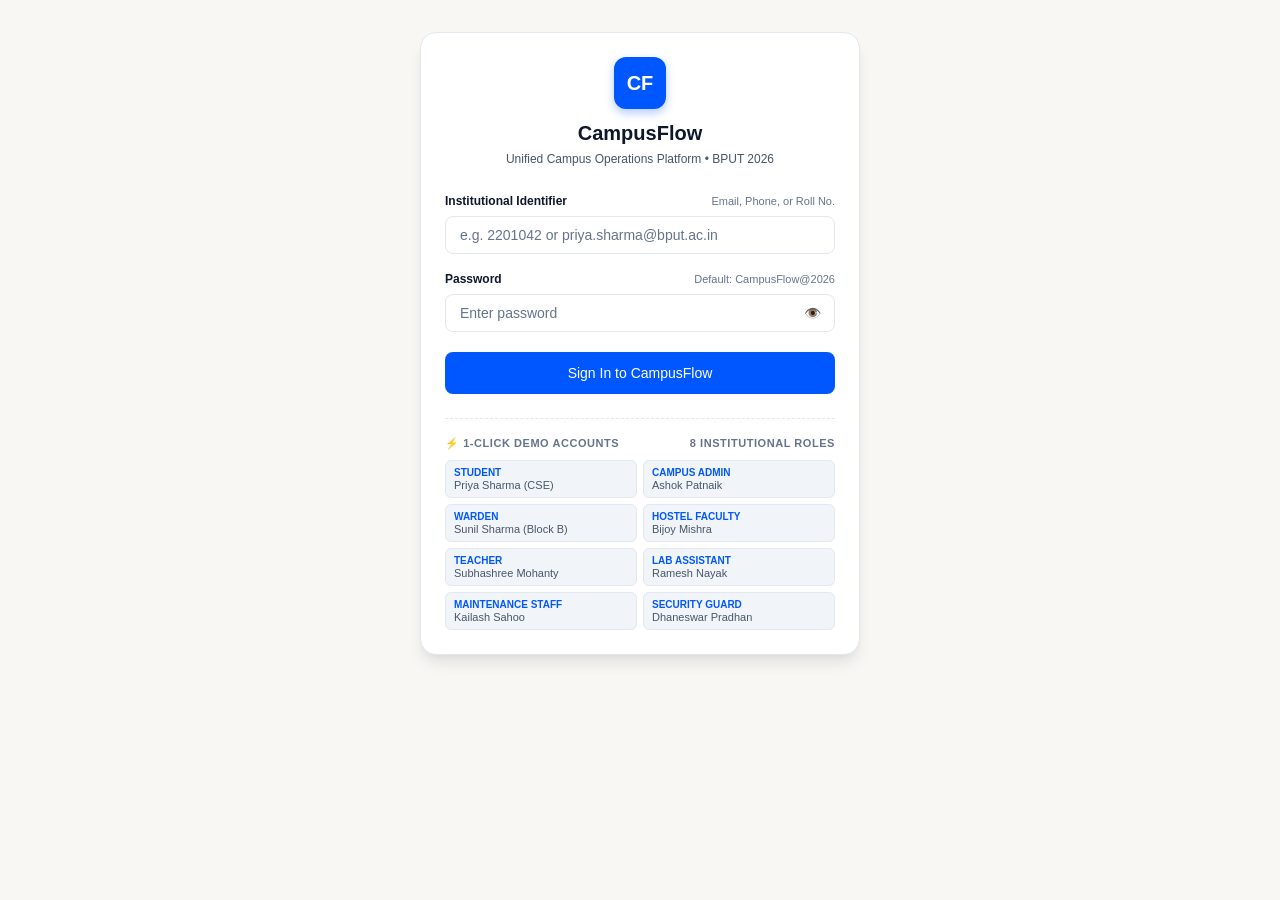
==== frontend/index.html @ 54a1ce2f "Initial commit: CampusFlow hackathon prototype (Phases 1-13 complete)" ====
<!DOCTYPE html>
<html lang="en" data-theme="light">
<head>
  <meta charset="UTF-8">
  <meta name="viewport" content="width=device-width, initial-scale=1.0, maximum-scale=5.0">
  <meta name="description" content="CampusFlow — Unified Campus Operations Platform for BPUT Hackathon 2026. Gate passes, complaints, academics, and notifications.">
  <meta name="theme-color" content="#0057FF">
  <title>CampusFlow — Operations Platform</title>

  <!-- PWA Web App Manifest -->
  <link rel="manifest" href="manifest.json">
  <link rel="icon" type="image/svg+xml" href="assets/icons/icon-192.svg">
  <link rel="apple-touch-icon" href="assets/icons/icon-192.svg">

  <!-- Core Modular CSS Architecture (Zero Framework Overhead) -->
  <link rel="stylesheet" href="css/variables.css">
  <link rel="stylesheet" href="css/themes.css">
  <link rel="stylesheet" href="css/base.css">
  <link rel="stylesheet" href="css/layout.css">
  <link rel="stylesheet" href="css/components.css">
  <link rel="stylesheet" href="css/forms.css">
  <link rel="stylesheet" href="css/tables.css">
  <link rel="stylesheet" href="css/responsive.css">
</head>
<body>
  <!-- Standalone Login View Container (Active when unauthenticated) -->
  <div id="login-view-container" style="display: none;" role="region" aria-label="Authentication"></div>

  <!-- Authenticated Unified Common Application Shell -->
  <div id="authenticated-app" class="app-shell" style="display: none;">
    <!-- 1. TOP HEADER (DESKTOP & MOBILE) -->
    <header class="app-header" role="banner">
      <div class="header-left">
        <button id="btn-hamburger" class="btn-hamburger" type="button" aria-label="Toggle navigation menu" aria-expanded="false">
          <div class="hamburger-icon" aria-hidden="true">
            <span></span>
            <span></span>
            <span></span>
          </div>
        </button>
        <a href="#dashboard" class="brand-link" aria-label="CampusFlow Dashboard">
          <div class="brand-logo-badge" aria-hidden="true">CF</div>
          <span class="brand-name">CampusFlow</span>
          <span class="brand-tag">Phase 7 Shell</span>
        </a>
      </div>

      <div class="header-right">
        <!-- Dynamic Greeting ("Good morning, Priya") -->
        <div id="header-greeting" class="greeting-chip" aria-live="polite"></div>

        <!-- Notification Bell Trigger & Live Unread Badge -->
        <div class="notification-trigger-wrap">
          <button id="btn-notification" class="btn-notification" type="button" aria-label="View notifications">
            <span aria-hidden="true">🔔</span>
            <span id="notif-badge" class="notification-badge hidden" aria-live="polite">0</span>
          </button>

          <!-- Notification Dropdown Panel -->
          <div id="notification-panel" class="notification-panel" role="dialog" aria-label="Notifications center">
            <div class="notification-panel-header">
              <span class="notification-panel-title">
                <span>🔔 Notifications</span>
              </span>
              <button id="btn-close-notifs" class="btn btn-sm btn-outline" type="button" style="padding: 2px 6px;">✕</button>
            </div>
            <div id="notif-panel-body" class="notification-panel-body" tabindex="0">
              <div class="state-container" style="padding: 20px;">
                <div class="spinner"></div>
                <div style="font-size: 12px; color: var(--text-muted);">Loading notifications...</div>
              </div>
            </div>
          </div>
        </div>

        <!-- Account Profile Chip & Dropdown -->
        <div class="account-menu-wrap">
          <div id="account-chip" class="account-chip" role="button" tabindex="0" aria-label="User account menu" aria-haspopup="true">
            <div id="account-avatar" class="account-avatar">CF</div>
            <span id="account-name" class="account-chip-name">Account</span>
            <span style="font-size: 10px; color: var(--text-muted);">▼</span>
          </div>

          <!-- Account Dropdown Panel -->
          <div id="account-dropdown" class="account-dropdown" role="menu"></div>
        </div>

        <!-- Theme Switcher Button (☀️ / 🌙) -->
        <button id="theme-toggle-btn" class="btn-theme-toggle" type="button" aria-label="Toggle theme">
          🌙
        </button>

        <!-- Quick Logout Button -->
        <button id="btn-header-logout" class="btn btn-sm btn-outline" type="button" title="Sign out of CampusFlow">
          <span>Sign Out</span>
        </button>
      </div>
    </header>

    <!-- 2. OFFLINE STATUS INDICATOR BANNER (Low-Bandwidth Resilience) -->
    <div id="offline-banner" class="offline-banner" style="display: none;" role="status">
      <span>📡</span>
      <span>Offline — Some real-time features may be unavailable. Cached application shell active.</span>
    </div>

    <!-- 3. CAMPUS & INSTITUTION NOTICE BOARD (MANDATORY: IMMEDIATELY BELOW HEADER) -->
    <aside id="notice-board-banner" class="notice-board-banner" aria-label="Campus Notice Board">
      <div id="notice-board-container" class="notice-board-container"></div>
    </aside>

    <!-- 4. APP WORKSPACE (RBAC SIDEBAR + MAIN CONTENT AREA) -->
    <div id="app-body" class="app-body">
      <!-- Mobile Drawer Backdrop Overlay -->
      <div id="sidebar-overlay" class="sidebar-overlay" aria-hidden="true"></div>

      <!-- Left RBAC Navigation Sidebar -->
      <nav id="app-sidebar" class="app-sidebar" aria-label="Institutional Navigation">
        <div class="sidebar-header">
          <span style="font-size: 11px; font-weight: 700; color: var(--text-muted); text-transform: uppercase;">Active Role</span>
          <span id="sidebar-role-badge" class="sidebar-role-badge">Student</span>
        </div>
        <div id="sidebar-nav-container" class="sidebar-nav"></div>
        <div class="sidebar-footer">
          <span>CampusFlow v1.0.0</span>
          <span>BPUT 2026</span>
        </div>
      </nav>

      <!-- Main Application Content Area -->
      <main id="app-main" class="app-main" role="main">
        <div id="app-main-content">
          <div class="state-container" style="padding: 60px 20px;">
            <div class="spinner"></div>
            <div class="state-title" style="margin-top: 12px;">Loading Workspace...</div>
          </div>
        </div>
      </main>
    </div>

    <!-- 5. APPLICATION FOOTER -->
    <footer class="app-footer" role="contentinfo">
      <div>CampusFlow Unified Operations Platform &bull; High-Cohesion Modular Monolith &bull; Low-Bandwidth Campus Architecture</div>
    </footer>
  </div>

  <!-- Global Toast Alerts Container -->
  <div id="toast-container" class="toast-container" aria-live="polite"></div>

  <!-- Deployment Backend API Configuration Hook -->
  <!-- For public hosting, set window.BACKEND_API_URL to your Render Web Service URL (e.g. "https://campusflow-backend.onrender.com") -->
  <!-- When left as empty string or unset, it automatically falls back to "http://localhost:8000" for local development -->
  <script>
    window.BACKEND_API_URL = window.BACKEND_API_URL || "";
  </script>

  <!-- Native ES Module Application Bootstrap -->
  <script type="module" src="js/app.js"></script>
</body>
</html>
---- frontend/css/variables.css ----
/* ==============================================================================
   CAMPUSFLOW MVP — DESIGN TOKENS & SYSTEM VARIABLES
   Source of Truth: CAMPUSFLOW PRD v2.1 & Design Document v1.0
   ============================================================================== */

:root {
  /* Brand Palettes (Institutional Trust, Precision Operations) */
  --primary: #0057FF;
  --primary-hover: #0045CC;
  --primary-subtle: #EBF2FF;
  --primary-text: #003DB8;
  --secondary: #0F172A;
  --secondary-hover: #1E293B;
  --accent: #10B981;
  --accent-subtle: #ECFDF5;

  /* Surfaces & Canvas (Light Theme - Porcelain & Crisp White) */
  --background: #F8F7F4;
  --surface: #FFFFFF;
  --surface-elevated: #FFFFFF;
  --surface-hover: #F1F5F9;
  --surface-active: #E2E8F0;

  /* Typography */
  --text: #0F172A;
  --text-secondary: #475569;
  --text-muted: #64748B;
  --text-inverse: #FFFFFF;

  /* Borders & Dividers */
  --border: #E2E8F0;
  --border-subtle: #EDF2F7;
  --border-focus: #0057FF;

  /* Semantic Status Tokens (Accessible & Contrasted) */
  --success: #059669;
  --success-bg: #ECFDF5;
  --success-border: #A7F3D0;
  --success-text: #065F46;

  --warning: #D97706;
  --warning-bg: #FFFBEB;
  --warning-border: #FDE68A;
  --warning-text: #92400E;

  --error: #DC2626;
  --error-bg: #FEF2F2;
  --error-border: #FECACA;
  --error-text: #991B1B;

  --info: #0284C7;
  --info-bg: #F0F9FF;
  --info-border: #BAE6FD;
  --info-text: #075985;

  /* Elevation Shadows */
  --shadow-xs: 0 1px 2px 0 rgba(15, 23, 42, 0.04);
  --shadow-sm: 0 1px 3px 0 rgba(15, 23, 42, 0.08), 0 1px 2px -1px rgba(15, 23, 42, 0.08);
  --shadow-md: 0 4px 6px -1px rgba(15, 23, 42, 0.08), 0 2px 4px -2px rgba(15, 23, 42, 0.06);
  --shadow-lg: 0 10px 15px -3px rgba(15, 23, 42, 0.1), 0 4px 6px -4px rgba(15, 23, 42, 0.06);
  --shadow-dropdown: 0 12px 24px -4px rgba(15, 23, 42, 0.12), 0 4px 8px -2px rgba(15, 23, 42, 0.06);

  /* Border Radii */
  --radius-xs: 4px;
  --radius-sm: 6px;
  --radius-md: 8px;
  --radius-lg: 12px;
  --radius-xl: 16px;
  --radius-full: 9999px;

  /* Spacing Scale (8pt grid) */
  --space-1: 4px;
  --space-2: 8px;
  --space-3: 12px;
  --space-4: 16px;
  --space-5: 20px;
  --space-6: 24px;
  --space-8: 32px;
  --space-10: 40px;
  --space-12: 48px;

  /* Typography Stack (Zero-latency native system font) */
  --font-family-base: -apple-system, BlinkMacSystemFont, "Segoe UI", Roboto, "Helvetica Neue", Arial, sans-serif, "Apple Color Emoji", "Segoe UI Emoji";
  --font-family-mono: ui-monospace, SFMono-Regular, "SF Mono", Menlo, Consolas, "Liberation Mono", monospace;

  /* Font Sizes */
  --text-xs: 0.75rem;    /* 12px */
  --text-sm: 0.875rem;   /* 14px */
  --text-base: 1rem;     /* 16px */
  --text-lg: 1.125rem;   /* 18px */
  --text-xl: 1.25rem;    /* 20px */
  --text-2xl: 1.5rem;    /* 24px */
  --text-3xl: 1.875rem;  /* 30px */

  /* Font Weights */
  --font-normal: 400;
  --font-medium: 500;
  --font-semibold: 600;
  --font-bold: 700;

  /* Layout Constraints */
  --header-height: 64px;
  --sidebar-width: 250px;
  --sidebar-collapsed-width: 72px;
  --content-max-width: 1200px;
  --z-header: 100;
  --z-notice: 90;
  --z-sidebar: 80;
  --z-overlay: 200;
  --z-modal: 300;
  --z-toast: 400;

  /* Transitions */
  --transition-fast: 0.15s ease;
  --transition-normal: 0.25s ease;
}
---- frontend/css/themes.css ----
/* ==============================================================================
   CAMPUSFLOW MVP — THEMES (LIGHT, DARK, PREFERS-CONTRAST)
   ============================================================================== */

/* Dark Theme (Graphite Canvas, Deep Slate Surfaces) */
[data-theme="dark"] {
  --primary: #3B82F6;
  --primary-hover: #60A5FA;
  --primary-subtle: #1E293B;
  --primary-text: #93C5FD;
  --secondary: #F8FAFC;
  --secondary-hover: #E2E8F0;
  --accent: #34D399;
  --accent-subtle: #064E3B;

  --background: #0B0F19;
  --surface: #151D2E;
  --surface-elevated: #1B2438;
  --surface-hover: #222D46;
  --surface-active: #2C3955;

  --text: #F8FAFC;
  --text-secondary: #CBD5E1;
  --text-muted: #94A3B8;
  --text-inverse: #0F172A;

  --border: #2A364F;
  --border-subtle: #1E283D;
  --border-focus: #3B82F6;

  --success: #10B981;
  --success-bg: #064E3B;
  --success-border: #047857;
  --success-text: #A7F3D0;

  --warning: #F59E0B;
  --warning-bg: #451A03;
  --warning-border: #B45309;
  --warning-text: #FDE68A;

  --error: #EF4444;
  --error-bg: #450A0A;
  --error-border: #B91C1C;
  --error-text: #FECACA;

  --info: #38BDF8;
  --info-bg: #082F49;
  --info-border: #0369A1;
  --info-text: #BAE6FD;

  --shadow-xs: 0 1px 2px 0 rgba(0, 0, 0, 0.4);
  --shadow-sm: 0 1px 3px 0 rgba(0, 0, 0, 0.5);
  --shadow-md: 0 4px 6px -1px rgba(0, 0, 0, 0.6);
  --shadow-lg: 0 10px 15px -3px rgba(0, 0, 0, 0.7);
  --shadow-dropdown: 0 16px 28px -4px rgba(0, 0, 0, 0.75);
}

/* Reduced Motion Support */
@media (prefers-reduced-motion: reduce) {
  *, *::before, *::after {
    animation-duration: 0.01ms !important;
    animation-iteration-count: 1 !important;
    transition-duration: 0.01ms !important;
    scroll-behavior: auto !important;
  }
}

/* High Contrast Mode Adjustments */
@media (prefers-contrast: more) {
  :root {
    --border: #64748B;
    --border-subtle: #94A3B8;
  }
  [data-theme="dark"] {
    --border: #94A3B8;
    --border-subtle: #CBD5E1;
  }
}
---- frontend/css/base.css ----
/* ==============================================================================
   CAMPUSFLOW MVP — BASE STYLES & RESET
   ============================================================================== */

@import url("variables.css");
@import url("themes.css");

*, *::before, *::after {
  box-sizing: border-box;
  margin: 0;
  padding: 0;
}

html {
  font-size: 16px;
  line-height: 1.5;
  -webkit-text-size-adjust: 100%;
  tab-size: 4;
}

body {
  font-family: var(--font-family-base);
  background-color: var(--background);
  color: var(--text);
  min-height: 100vh;
  display: flex;
  flex-direction: column;
  -webkit-font-smoothing: antialiased;
  -moz-osx-font-smoothing: grayscale;
  transition: background-color var(--transition-fast), color var(--transition-fast);
}

/* Accessible Focus States */
:focus-visible {
  outline: 2px solid var(--primary);
  outline-offset: 2px;
}

button:focus-visible, a:focus-visible, input:focus-visible, select:focus-visible {
  outline: 2px solid var(--primary);
  outline-offset: 2px;
}

/* Headings */
h1, h2, h3, h4, h5, h6 {
  color: var(--text);
  font-weight: var(--font-bold);
  line-height: 1.25;
}

h1 { font-size: var(--text-2xl); }
h2 { font-size: var(--text-xl); }
h3 { font-size: var(--text-lg); }
h4 { font-size: var(--text-base); }

p {
  color: var(--text-secondary);
  margin-bottom: var(--space-2);
}

a {
  color: var(--primary);
  text-decoration: none;
  transition: color var(--transition-fast);
}

a:hover {
  color: var(--primary-hover);
  text-decoration: underline;
}

button {
  font-family: inherit;
  font-size: var(--text-sm);
  cursor: pointer;
  border: none;
  background: none;
}

ul, ol {
  list-style: none;
}

img, svg {
  display: block;
  max-width: 100%;
}

code, pre {
  font-family: var(--font-family-mono);
  font-size: var(--text-xs);
}

/* Utility classes */
.sr-only {
  position: absolute;
  width: 1px;
  height: 1px;
  padding: 0;
  margin: -1px;
  overflow: hidden;
  clip: rect(0, 0, 0, 0);
  white-space: nowrap;
  border-width: 0;
}

.text-center { text-align: center; }
.text-right { text-align: right; }
.text-muted { color: var(--text-muted); }
.text-bold { font-weight: var(--font-bold); }
.flex-spacer { flex: 1; }
---- frontend/css/layout.css ----
/* ==============================================================================
   CAMPUSFLOW MVP — COMMON SHELL LAYOUT
   Desktop & Mobile Grid/Flex Hierarchy
   ============================================================================== */

/* Master Application Shell Container */
.app-shell {
  display: flex;
  flex-direction: column;
  min-height: 100vh;
  width: 100%;
}

/* --------------------------------------------------------------------------
   1. TOP APPLICATION HEADER
   -------------------------------------------------------------------------- */
.app-header {
  height: var(--header-height);
  background-color: var(--surface);
  border-bottom: 1px solid var(--border);
  position: sticky;
  top: 0;
  z-index: var(--z-header);
  display: flex;
  align-items: center;
  justify-content: space-between;
  padding: 0 var(--space-4);
  box-shadow: var(--shadow-xs);
  transition: background-color var(--transition-fast), border-color var(--transition-fast);
}

.header-left {
  display: flex;
  align-items: center;
  gap: var(--space-3);
}

.header-right {
  display: flex;
  align-items: center;
  gap: var(--space-3);
}

/* Hamburger Toggle Button */
.btn-hamburger {
  display: inline-flex;
  align-items: center;
  justify-content: center;
  width: 40px;
  height: 40px;
  border-radius: var(--radius-md);
  color: var(--text);
  background: transparent;
  border: 1px solid transparent;
  transition: background-color var(--transition-fast);
}

.btn-hamburger:hover {
  background-color: var(--surface-hover);
}

.hamburger-icon {
  width: 20px;
  height: 20px;
  display: flex;
  flex-direction: column;
  justify-content: space-around;
}

.hamburger-icon span {
  display: block;
  height: 2px;
  width: 100%;
  background-color: var(--text);
  border-radius: var(--radius-full);
  transition: transform var(--transition-fast);
}

/* CampusFlow Brand Branding */
.brand-link {
  display: flex;
  align-items: center;
  gap: var(--space-2);
  text-decoration: none;
  color: var(--text);
}

.brand-link:hover {
  text-decoration: none;
}

.brand-logo-badge {
  width: 34px;
  height: 34px;
  border-radius: var(--radius-md);
  background: var(--primary);
  color: #FFFFFF;
  font-weight: var(--font-bold);
  font-size: var(--text-sm);
  display: flex;
  align-items: center;
  justify-content: center;
  box-shadow: 0 2px 4px rgba(0, 87, 255, 0.25);
}

.brand-name {
  font-size: var(--text-lg);
  font-weight: var(--font-bold);
  letter-spacing: -0.02em;
  color: var(--text);
}

.brand-tag {
  font-size: var(--text-xs);
  padding: 2px 6px;
  background-color: var(--primary-subtle);
  color: var(--primary-text);
  border-radius: var(--radius-full);
  font-weight: var(--font-semibold);
  margin-left: var(--space-1);
}

/* Dynamic Greeting Chip */
.greeting-chip {
  display: flex;
  align-items: center;
  gap: var(--space-2);
  font-size: var(--text-sm);
  color: var(--text-secondary);
  padding: var(--space-1) var(--space-2);
  border-radius: var(--radius-md);
}

.greeting-name {
  font-weight: var(--font-semibold);
  color: var(--text);
}

/* --------------------------------------------------------------------------
   2. INSTITUTION & CAMPUS NOTICE BOARD (MANDATORY: IMMEDIATELY BELOW HEADER)
   -------------------------------------------------------------------------- */
.notice-board-banner {
  background-color: var(--surface-elevated);
  border-bottom: 1px solid var(--border);
  padding: var(--space-2) var(--space-4);
  position: relative;
  z-index: var(--z-notice);
  box-shadow: var(--shadow-xs);
  transition: all var(--transition-fast);
}

.notice-board-container {
  max-width: var(--content-max-width);
  margin: 0 auto;
}

.notice-board-header {
  display: flex;
  align-items: center;
  justify-content: space-between;
  gap: var(--space-2);
}

.notice-board-title-group {
  display: flex;
  align-items: center;
  gap: var(--space-2);
  font-size: var(--text-sm);
  font-weight: var(--font-semibold);
  color: var(--text);
}

.notice-board-badge {
  display: inline-flex;
  align-items: center;
  gap: 4px;
  padding: 2px 8px;
  background-color: var(--warning-bg);
  border: 1px solid var(--warning-border);
  color: var(--warning-text);
  border-radius: var(--radius-full);
  font-size: var(--text-xs);
  font-weight: var(--font-bold);
}

.notice-board-controls {
  display: flex;
  align-items: center;
  gap: var(--space-2);
}

.btn-notice-toggle {
  background: transparent;
  color: var(--text-muted);
  font-size: var(--text-xs);
  padding: 4px 8px;
  border-radius: var(--radius-sm);
  display: inline-flex;
  align-items: center;
  gap: 4px;
  transition: all var(--transition-fast);
}

.btn-notice-toggle:hover {
  background-color: var(--surface-hover);
  color: var(--text);
}

.notice-carousel {
  margin-top: var(--space-2);
  display: flex;
  flex-direction: column;
  gap: var(--space-2);
}

.notice-item {
  display: flex;
  align-items: flex-start;
  justify-content: space-between;
  gap: var(--space-3);
  padding: var(--space-2) var(--space-3);
  background-color: var(--surface-hover);
  border: 1px solid var(--border);
  border-left: 3px solid var(--primary);
  border-radius: var(--radius-sm);
  font-size: var(--text-xs);
}

.notice-item.urgent {
  border-left-color: var(--error);
  background-color: var(--error-bg);
}

.notice-item.cancelled {
  border-left-color: var(--error);
}

.notice-item.room_changed, .notice-item.rescheduled {
  border-left-color: var(--warning);
}

.notice-content {
  flex: 1;
}

.notice-title {
  font-weight: var(--font-bold);
  color: var(--text);
  display: flex;
  align-items: center;
  gap: var(--space-2);
}

.notice-details {
  color: var(--text-secondary);
  margin-top: 2px;
}

.notice-meta {
  display: flex;
  align-items: center;
  gap: var(--space-2);
  white-space: nowrap;
  color: var(--text-muted);
  font-size: var(--text-xs);
}

/* --------------------------------------------------------------------------
   3. OFFLINE STATUS BANNER
   -------------------------------------------------------------------------- */
.offline-banner {
  background-color: #FEF3C7;
  color: #92400E;
  border-bottom: 1px solid #FCD34D;
  padding: var(--space-2) var(--space-4);
  font-size: var(--text-xs);
  font-weight: var(--font-medium);
  display: flex;
  align-items: center;
  justify-content: center;
  gap: var(--space-2);
  z-index: var(--z-notice);
}

[data-theme="dark"] .offline-banner {
  background-color: #78350F;
  color: #FEF3C7;
  border-color: #92400E;
}

/* --------------------------------------------------------------------------
   4. MAIN WORKSPACE WITH SIDEBAR & CONTENT VIEW
   -------------------------------------------------------------------------- */
.app-body {
  display: flex;
  flex: 1;
  position: relative;
  overflow: hidden;
}

/* Sidebar Navigation */
.app-sidebar {
  width: var(--sidebar-width);
  background-color: var(--surface);
  border-right: 1px solid var(--border);
  display: flex;
  flex-direction: column;
  transition: transform var(--transition-normal), width var(--transition-normal);
  z-index: var(--z-sidebar);
  flex-shrink: 0;
}

.sidebar-header {
  padding: var(--space-3) var(--space-4);
  border-bottom: 1px solid var(--border-subtle);
  display: flex;
  align-items: center;
  justify-content: space-between;
}

.sidebar-role-badge {
  font-size: var(--text-xs);
  font-weight: var(--font-semibold);
  padding: 3px 8px;
  border-radius: var(--radius-sm);
  background-color: var(--primary-subtle);
  color: var(--primary-text);
  display: inline-flex;
  align-items: center;
  gap: 4px;
}

.sidebar-nav {
  flex: 1;
  padding: var(--space-3) var(--space-2);
  overflow-y: auto;
}

.nav-section-title {
  font-size: 0.7rem;
  font-weight: var(--font-bold);
  text-transform: uppercase;
  letter-spacing: 0.05em;
  color: var(--text-muted);
  padding: var(--space-2) var(--space-3);
  margin-top: var(--space-2);
}

.nav-list {
  display: flex;
  flex-direction: column;
  gap: 2px;
}

.nav-link {
  display: flex;
  align-items: center;
  gap: var(--space-3);
  padding: var(--space-2) var(--space-3);
  border-radius: var(--radius-md);
  color: var(--text-secondary);
  font-size: var(--text-sm);
  font-weight: var(--font-medium);
  transition: background-color var(--transition-fast), color var(--transition-fast);
  text-decoration: none;
}

.nav-link:hover {
  background-color: var(--surface-hover);
  color: var(--text);
  text-decoration: none;
}

.nav-link.active {
  background-color: var(--primary-subtle);
  color: var(--primary);
  font-weight: var(--font-semibold);
}

.nav-link-icon {
  font-size: 1.1rem;
  width: 20px;
  display: inline-flex;
  align-items: center;
  justify-content: center;
}

.nav-link-badge {
  margin-left: auto;
  font-size: var(--text-xs);
  padding: 1px 6px;
  border-radius: var(--radius-full);
  background-color: var(--border);
  color: var(--text-secondary);
}

.nav-link.active .nav-link-badge {
  background-color: var(--primary);
  color: #FFFFFF;
}

.sidebar-footer {
  padding: var(--space-3) var(--space-4);
  border-top: 1px solid var(--border-subtle);
  font-size: var(--text-xs);
  color: var(--text-muted);
  display: flex;
  align-items: center;
  justify-content: space-between;
}

/* Sidebar Mobile Overlay */
.sidebar-overlay {
  display: none;
  position: fixed;
  top: 0;
  left: 0;
  right: 0;
  bottom: 0;
  background-color: rgba(15, 23, 42, 0.45);
  backdrop-filter: blur(2px);
  z-index: calc(var(--z-sidebar) - 1);
}

.sidebar-overlay.active {
  display: block;
}

/* Main Content Workspace */
.app-main {
  flex: 1;
  padding: var(--space-5);
  overflow-y: auto;
  max-width: var(--content-max-width);
  margin: 0 auto;
  width: 100%;
}

/* Application Footer */
.app-footer {
  padding: var(--space-4);
  text-align: center;
  font-size: var(--text-xs);
  color: var(--text-muted);
  border-top: 1px solid var(--border);
  background-color: var(--surface);
  margin-top: auto;
}
---- frontend/css/components.css ----
/* ==============================================================================
   CAMPUSFLOW MVP — CORE REUSABLE UI COMPONENTS
   ============================================================================== */

/* --------------------------------------------------------------------------
   1. BUTTONS
   -------------------------------------------------------------------------- */
.btn {
  display: inline-flex;
  align-items: center;
  justify-content: center;
  gap: var(--space-2);
  padding: 8px 16px;
  font-size: var(--text-sm);
  font-weight: var(--font-medium);
  border-radius: var(--radius-md);
  border: 1px solid transparent;
  cursor: pointer;
  transition: all var(--transition-fast);
  white-space: nowrap;
  user-select: none;
}

.btn:active {
  transform: scale(0.98);
}

.btn:disabled {
  opacity: 0.6;
  cursor: not-allowed;
  transform: none;
}

.btn-primary {
  background-color: var(--primary);
  color: #FFFFFF;
}

.btn-primary:hover:not(:disabled) {
  background-color: var(--primary-hover);
  color: #FFFFFF;
}

.btn-secondary {
  background-color: var(--surface);
  border-color: var(--border);
  color: var(--text);
}

.btn-secondary:hover:not(:disabled) {
  background-color: var(--surface-hover);
  border-color: var(--text-muted);
}

.btn-outline {
  background: transparent;
  border-color: var(--border);
  color: var(--text-secondary);
}

.btn-outline:hover:not(:disabled) {
  background-color: var(--surface-hover);
  color: var(--text);
}

.btn-danger {
  background-color: var(--error);
  color: #FFFFFF;
}

.btn-danger:hover:not(:disabled) {
  background-color: #B91C1C;
}

.btn-sm {
  padding: 4px 10px;
  font-size: var(--text-xs);
}

.btn-icon {
  width: 36px;
  height: 36px;
  padding: 0;
  border-radius: var(--radius-md);
  display: inline-flex;
  align-items: center;
  justify-content: center;
  color: var(--text-secondary);
}

.btn-icon:hover {
  background-color: var(--surface-hover);
  color: var(--text);
}

/* --------------------------------------------------------------------------
   2. NOTIFICATION BELL & DROPDOWN PANEL
   -------------------------------------------------------------------------- */
.notification-trigger-wrap {
  position: relative;
}

.btn-notification {
  position: relative;
  width: 38px;
  height: 38px;
  border-radius: var(--radius-md);
  border: 1px solid var(--border);
  background-color: var(--surface);
  color: var(--text-secondary);
  display: inline-flex;
  align-items: center;
  justify-content: center;
  cursor: pointer;
  transition: all var(--transition-fast);
}

.btn-notification:hover {
  background-color: var(--surface-hover);
  color: var(--text);
}

.notification-badge {
  position: absolute;
  top: -4px;
  right: -4px;
  background-color: var(--error);
  color: #FFFFFF;
  font-size: 10px;
  font-weight: var(--font-bold);
  min-width: 18px;
  height: 18px;
  border-radius: var(--radius-full);
  display: flex;
  align-items: center;
  justify-content: center;
  padding: 0 4px;
  border: 2px solid var(--surface);
}

.notification-badge.hidden {
  display: none;
}

/* Dropdown Panel */
.notification-panel {
  position: absolute;
  top: calc(100% + 8px);
  right: 0;
  width: 360px;
  max-width: 90vw;
  background-color: var(--surface-elevated);
  border: 1px solid var(--border);
  border-radius: var(--radius-lg);
  box-shadow: var(--shadow-dropdown);
  z-index: var(--z-overlay);
  display: none;
  flex-direction: column;
  overflow: hidden;
  animation: fadeIn var(--transition-fast);
}

.notification-panel.active {
  display: flex;
}

.notification-panel-header {
  padding: var(--space-3) var(--space-4);
  border-bottom: 1px solid var(--border);
  display: flex;
  align-items: center;
  justify-content: space-between;
}

.notification-panel-title {
  font-size: var(--text-sm);
  font-weight: var(--font-bold);
  color: var(--text);
  display: flex;
  align-items: center;
  gap: var(--space-2);
}

.notification-panel-body {
  max-height: 380px;
  overflow-y: auto;
}

.notification-panel-footer {
  padding: var(--space-2) var(--space-3);
  border-top: 1px solid var(--border);
  text-align: center;
  background-color: var(--surface);
}

.notification-item {
  padding: var(--space-3) var(--space-4);
  border-bottom: 1px solid var(--border-subtle);
  display: flex;
  flex-direction: column;
  gap: 4px;
  transition: background-color var(--transition-fast);
  cursor: pointer;
  position: relative;
}

.notification-item:hover {
  background-color: var(--surface-hover);
}

.notification-item.unread {
  background-color: var(--primary-subtle);
  border-left: 3px solid var(--primary);
}

.notification-item-header {
  display: flex;
  align-items: center;
  justify-content: space-between;
  gap: var(--space-2);
}

.notification-item-title {
  font-size: var(--text-xs);
  font-weight: var(--font-bold);
  color: var(--text);
}

.notification-item-time {
  font-size: 11px;
  color: var(--text-muted);
}

.notification-item-msg {
  font-size: var(--text-xs);
  color: var(--text-secondary);
  line-height: 1.4;
}

.notification-item-actions {
  display: flex;
  align-items: center;
  justify-content: flex-end;
  margin-top: 4px;
}

.btn-mark-read {
  font-size: 11px;
  color: var(--primary);
  background: transparent;
  padding: 2px 6px;
  border-radius: var(--radius-xs);
}

.btn-mark-read:hover {
  text-decoration: underline;
}

/* --------------------------------------------------------------------------
   3. ACCOUNT MENU & PROFILE CHIP
   -------------------------------------------------------------------------- */
.account-menu-wrap {
  position: relative;
}

.account-chip {
  display: flex;
  align-items: center;
  gap: var(--space-2);
  padding: 4px 8px 4px 4px;
  border: 1px solid var(--border);
  border-radius: var(--radius-full);
  background-color: var(--surface);
  cursor: pointer;
  transition: all var(--transition-fast);
}

.account-chip:hover {
  background-color: var(--surface-hover);
  border-color: var(--text-muted);
}

.account-avatar {
  width: 28px;
  height: 28px;
  border-radius: var(--radius-full);
  background-color: var(--primary);
  color: #FFFFFF;
  font-weight: var(--font-bold);
  font-size: 11px;
  display: flex;
  align-items: center;
  justify-content: center;
}

.account-chip-name {
  font-size: var(--text-xs);
  font-weight: var(--font-semibold);
  color: var(--text);
  max-width: 110px;
  overflow: hidden;
  text-overflow: ellipsis;
  white-space: nowrap;
}

/* Account Dropdown Panel */
.account-dropdown {
  position: absolute;
  top: calc(100% + 8px);
  right: 0;
  width: 260px;
  background-color: var(--surface-elevated);
  border: 1px solid var(--border);
  border-radius: var(--radius-lg);
  box-shadow: var(--shadow-dropdown);
  z-index: var(--z-overlay);
  display: none;
  flex-direction: column;
  padding: var(--space-3);
  animation: fadeIn var(--transition-fast);
}

.account-dropdown.active {
  display: flex;
}

.account-info-header {
  padding-bottom: var(--space-2);
  border-bottom: 1px solid var(--border-subtle);
  margin-bottom: var(--space-2);
}

.account-info-name {
  font-weight: var(--font-bold);
  font-size: var(--text-sm);
  color: var(--text);
}

.account-info-email {
  font-size: var(--text-xs);
  color: var(--text-muted);
  word-break: break-all;
}

.account-info-meta {
  margin-top: 6px;
  display: flex;
  align-items: center;
  gap: 6px;
}

.account-dropdown-menu {
  display: flex;
  flex-direction: column;
  gap: 2px;
}

.account-dropdown-item {
  display: flex;
  align-items: center;
  gap: var(--space-2);
  padding: 8px var(--space-2);
  border-radius: var(--radius-md);
  font-size: var(--text-xs);
  color: var(--text-secondary);
  cursor: pointer;
  transition: all var(--transition-fast);
  text-decoration: none;
}

.account-dropdown-item:hover {
  background-color: var(--surface-hover);
  color: var(--text);
}

.account-dropdown-item.danger {
  color: var(--error);
}

.account-dropdown-item.danger:hover {
  background-color: var(--error-bg);
}

/* --------------------------------------------------------------------------
   4. THEME TOGGLE BUTTON
   -------------------------------------------------------------------------- */
.btn-theme-toggle {
  width: 38px;
  height: 38px;
  border-radius: var(--radius-md);
  border: 1px solid var(--border);
  background-color: var(--surface);
  color: var(--text-secondary);
  display: inline-flex;
  align-items: center;
  justify-content: center;
  cursor: pointer;
  font-size: 1.1rem;
  transition: all var(--transition-fast);
}

.btn-theme-toggle:hover {
  background-color: var(--surface-hover);
  color: var(--text);
}

/* --------------------------------------------------------------------------
   5. CARDS & CONTAINERS
   -------------------------------------------------------------------------- */
.card {
  background-color: var(--surface);
  border: 1px solid var(--border);
  border-radius: var(--radius-lg);
  padding: var(--space-5);
  box-shadow: var(--shadow-sm);
  display: flex;
  flex-direction: column;
  gap: var(--space-3);
  transition: all var(--transition-fast);
}

.card:hover {
  box-shadow: var(--shadow-md);
}

.card-header {
  display: flex;
  align-items: center;
  justify-content: space-between;
  border-bottom: 1px solid var(--border-subtle);
  padding-bottom: var(--space-3);
}

.card-title {
  font-size: var(--text-base);
  font-weight: var(--font-bold);
  color: var(--text);
}

.card-subtitle {
  font-size: var(--text-xs);
  color: var(--text-secondary);
  margin-top: 2px;
}

/* --------------------------------------------------------------------------
   6. SEMANTIC STATUS BADGES (Icon + Text, Not Color Alone)
   -------------------------------------------------------------------------- */
.status-badge {
  display: inline-flex;
  align-items: center;
  gap: 4px;
  padding: 3px 8px;
  border-radius: var(--radius-full);
  font-size: var(--text-xs);
  font-weight: var(--font-semibold);
  line-height: 1;
}

.status-badge.approved, .status-badge.success {
  background-color: var(--success-bg);
  border: 1px solid var(--success-border);
  color: var(--success-text);
}

.status-badge.rejected, .status-badge.error {
  background-color: var(--error-bg);
  border: 1px solid var(--error-border);
  color: var(--error-text);
}

.status-badge.pending, .status-badge.warning {
  background-color: var(--warning-bg);
  border: 1px solid var(--warning-border);
  color: var(--warning-text);
}

.status-badge.info {
  background-color: var(--info-bg);
  border: 1px solid var(--info-border);
  color: var(--info-text);
}

/* --------------------------------------------------------------------------
   7. QUICK ACTION PILLS & TILES
   -------------------------------------------------------------------------- */
.quick-actions-grid {
  display: grid;
  grid-template-columns: repeat(auto-fit, minmax(180px, 1fr));
  gap: var(--space-3);
  margin-top: var(--space-2);
}

.quick-action-card {
  background-color: var(--surface);
  border: 1px solid var(--border);
  border-radius: var(--radius-md);
  padding: var(--space-3) var(--space-4);
  display: flex;
  align-items: center;
  gap: var(--space-3);
  text-decoration: none;
  color: var(--text);
  transition: all var(--transition-fast);
  cursor: pointer;
}

.quick-action-card:hover {
  background-color: var(--surface-hover);
  border-color: var(--primary);
  transform: translateY(-2px);
  box-shadow: var(--shadow-sm);
  text-decoration: none;
}

.quick-action-icon {
  width: 40px;
  height: 40px;
  border-radius: var(--radius-md);
  background-color: var(--primary-subtle);
  color: var(--primary);
  display: flex;
  align-items: center;
  justify-content: center;
  font-size: 1.25rem;
  flex-shrink: 0;
}

.quick-action-title {
  font-size: var(--text-sm);
  font-weight: var(--font-semibold);
  color: var(--text);
}

.quick-action-desc {
  font-size: var(--text-xs);
  color: var(--text-secondary);
}

/* --------------------------------------------------------------------------
   8. REUSABLE UI STATES (Loading, Empty, Error, Placeholder)
   -------------------------------------------------------------------------- */
.state-container {
  display: flex;
  flex-direction: column;
  align-items: center;
  justify-content: center;
  padding: var(--space-8) var(--space-4);
  text-align: center;
  gap: var(--space-3);
}

.state-icon {
  font-size: 2.5rem;
  opacity: 0.8;
}

.state-title {
  font-size: var(--text-base);
  font-weight: var(--font-bold);
  color: var(--text);
}

.state-desc {
  font-size: var(--text-sm);
  color: var(--text-secondary);
  max-width: 420px;
}

/* Loading Spinner */
.spinner {
  width: 24px;
  height: 24px;
  border: 3px solid var(--border);
  border-top-color: var(--primary);
  border-radius: 50%;
  animation: spin 0.8s linear infinite;
}

@keyframes spin {
  to { transform: rotate(360deg); }
}

@keyframes fadeIn {
  from { opacity: 0; transform: translateY(-4px); }
  to { opacity: 1; transform: translateY(0); }
}

/* --------------------------------------------------------------------------
   9. TOAST NOTIFICATIONS
   -------------------------------------------------------------------------- */
.toast-container {
  position: fixed;
  bottom: var(--space-6);
  right: var(--space-6);
  z-index: var(--z-toast);
  display: flex;
  flex-direction: column;
  gap: var(--space-2);
  pointer-events: none;
}

.toast {
  pointer-events: auto;
  background-color: var(--surface-elevated);
  color: var(--text);
  border: 1px solid var(--border);
  border-left: 4px solid var(--primary);
  border-radius: var(--radius-md);
  padding: var(--space-3) var(--space-4);
  box-shadow: var(--shadow-lg);
  display: flex;
  align-items: center;
  gap: var(--space-3);
  min-width: 280px;
  max-width: 400px;
  font-size: var(--text-xs);
  animation: fadeIn var(--transition-fast);
}

.toast.success { border-left-color: var(--success); }
.toast.error { border-left-color: var(--error); }
.toast.warning { border-left-color: var(--warning); }
.toast.info { border-left-color: var(--info); }

/* --------------------------------------------------------------------------
   10. MODAL DIALOGS & DRAWERS
   -------------------------------------------------------------------------- */
.modal-backdrop {
  position: fixed;
  top: 0;
  left: 0;
  right: 0;
  bottom: 0;
  background-color: rgba(15, 23, 42, 0.55);
  backdrop-filter: blur(3px);
  z-index: var(--z-modal);
  display: flex;
  align-items: center;
  justify-content: center;
  padding: var(--space-4);
  animation: fadeIn var(--transition-fast);
}

.modal-dialog {
  background-color: var(--surface);
  border: 1px solid var(--border);
  border-radius: var(--radius-xl);
  width: 100%;
  max-width: 540px;
  max-height: 90vh;
  display: flex;
  flex-direction: column;
  box-shadow: var(--shadow-dropdown);
  overflow: hidden;
}

.modal-header {
  padding: var(--space-4) var(--space-5);
  border-bottom: 1px solid var(--border-subtle);
  display: flex;
  align-items: center;
  justify-content: space-between;
}

.modal-title {
  font-size: var(--text-base);
  font-weight: var(--font-bold);
  color: var(--text);
  display: flex;
  align-items: center;
  gap: var(--space-2);
}

.modal-body {
  padding: var(--space-5);
  overflow-y: auto;
}

.modal-footer {
  padding: var(--space-3) var(--space-5);
  border-top: 1px solid var(--border-subtle);
  background-color: var(--surface-hover);
  display: flex;
  align-items: center;
  justify-content: flex-end;
  gap: var(--space-2);
}

/* --------------------------------------------------------------------------
   11. FILTER TABS & PILLS
   -------------------------------------------------------------------------- */
.filter-tabs {
  display: flex;
  align-items: center;
  gap: 6px;
  overflow-x: auto;
  padding-bottom: 4px;
  -webkit-overflow-scrolling: touch;
}

.filter-tab {
  padding: 6px 14px;
  border-radius: var(--radius-full);
  border: 1px solid var(--border);
  background-color: var(--surface);
  font-size: var(--text-xs);
  font-weight: var(--font-medium);
  color: var(--text-secondary);
  cursor: pointer;
  white-space: nowrap;
  transition: all var(--transition-fast);
}

.filter-tab:hover {
  background-color: var(--surface-hover);
  color: var(--text);
}

.filter-tab.active {
  background-color: var(--primary);
  border-color: var(--primary);
  color: #FFFFFF;
  font-weight: var(--font-semibold);
}

/* --------------------------------------------------------------------------
   12. ONE-TIME QR PASS CARD
   -------------------------------------------------------------------------- */
.qr-pass-card {
  background: var(--surface);
  border: 2px solid var(--primary);
  border-radius: var(--radius-xl);
  padding: var(--space-6);
  display: flex;
  flex-direction: column;
  align-items: center;
  text-align: center;
  gap: var(--space-3);
  max-width: 380px;
  margin: 0 auto;
  box-shadow: var(--shadow-md);
}

.qr-code-img {
  width: 200px;
  height: 200px;
  border: 4px solid #FFFFFF;
  border-radius: var(--radius-lg);
  box-shadow: var(--shadow-sm);
  background-color: #FFFFFF;
}

.qr-instructions-banner {
  background-color: var(--primary-subtle);
  color: var(--primary-text);
  border-radius: var(--radius-md);
  padding: 8px 12px;
  font-size: var(--text-xs);
  font-weight: var(--font-semibold);
  width: 100%;
}

.qr-used-badge {
  background-color: var(--error-bg);
  color: var(--error);
  border: 1px solid var(--error-border);
  padding: 10px 16px;
  border-radius: var(--radius-md);
  font-weight: var(--font-bold);
  font-size: var(--text-sm);
  display: flex;
  align-items: center;
  gap: 8px;
}

/* --------------------------------------------------------------------------
   13. STEPPER WIZARD (HELP-A-FRIEND)
   -------------------------------------------------------------------------- */
.stepper-nav {
  display: flex;
  align-items: center;
  justify-content: space-between;
  margin-bottom: var(--space-5);
  position: relative;
}

.stepper-nav::before {
  content: "";
  position: absolute;
  top: 14px;
  left: 24px;
  right: 24px;
  height: 2px;
  background-color: var(--border);
  z-index: 1;
}

.step-item {
  position: relative;
  z-index: 2;
  display: flex;
  flex-direction: column;
  align-items: center;
  gap: 6px;
  background-color: var(--surface);
  padding: 0 8px;
}

.step-number {
  width: 30px;
  height: 30px;
  border-radius: var(--radius-full);
  background-color: var(--surface-hover);
  border: 2px solid var(--border);
  color: var(--text-muted);
  font-size: var(--text-xs);
  font-weight: var(--font-bold);
  display: flex;
  align-items: center;
  justify-content: center;
  transition: all var(--transition-fast);
}

.step-item.active .step-number {
  background-color: var(--primary);
  border-color: var(--primary);
  color: #FFFFFF;
}

.step-item.completed .step-number {
  background-color: var(--success);
  border-color: var(--success);
  color: #FFFFFF;
}

.step-label {
  font-size: 11px;
  font-weight: var(--font-semibold);
  color: var(--text-muted);
}

.step-item.active .step-label {
  color: var(--text);
  font-weight: var(--font-bold);
}

/* --------------------------------------------------------------------------
   14. STAR RATING COMPONENT
   -------------------------------------------------------------------------- */
.star-rating {
  display: inline-flex;
  gap: 6px;
}

.star-btn {
  font-size: 1.5rem;
  background: none;
  border: none;
  cursor: pointer;
  color: var(--border);
  transition: color var(--transition-fast);
  padding: 2px;
}

.star-btn.active, .star-btn:hover {
  color: #F59E0B;
}

/* --------------------------------------------------------------------------
   15. PROGRESS BAR
   -------------------------------------------------------------------------- */
.progress-bar-wrap {
  width: 100%;
  height: 8px;
  background-color: var(--surface-hover);
  border-radius: var(--radius-full);
  overflow: hidden;
  border: 1px solid var(--border);
}

.progress-bar-fill {
  height: 100%;
  border-radius: var(--radius-full);
  background-color: var(--primary);
  transition: width 0.4s ease;
}

.progress-bar-fill.success { background-color: var(--success); }
.progress-bar-fill.warning { background-color: var(--warning); }
.progress-bar-fill.danger { background-color: var(--error); }

/* --------------------------------------------------------------------------
   16. ATTENDANCE RADIO TOGGLE GROUP & LIFECYCLE STEPPER
   -------------------------------------------------------------------------- */
.attendance-btn-group {
  display: inline-flex;
  border: 1px solid var(--border);
  border-radius: var(--radius-md);
  overflow: hidden;
  background-color: var(--surface);
}

.attendance-radio-lbl {
  cursor: pointer;
  padding: 6px 14px;
  font-size: var(--text-xs);
  font-weight: var(--font-bold);
  min-height: 44px;
  display: inline-flex;
  align-items: center;
  gap: 6px;
  transition: all var(--transition-fast);
  color: var(--text-secondary);
  user-select: none;
}

.attendance-radio-lbl:hover {
  background-color: var(--surface-hover);
  color: var(--text);
}

.attendance-radio-lbl.selected-present {
  background-color: rgba(16, 185, 129, 0.15);
  color: var(--success);
}

.attendance-radio-lbl.selected-late {
  background-color: rgba(245, 158, 11, 0.15);
  color: var(--warning);
}

.attendance-radio-lbl.selected-absent {
  background-color: rgba(239, 68, 68, 0.15);
  color: var(--error);
}

.lifecycle-stepper {
  display: flex;
  align-items: center;
  justify-content: space-between;
  position: relative;
  margin-bottom: var(--space-5);
  padding: 0 10px;
}

.lifecycle-stepper::before {
  content: "";
  position: absolute;
  top: 15px;
  left: 28px;
  right: 28px;
  height: 2px;
  background-color: var(--border);
  z-index: 1;
}

.step-item.rejected .step-number {
  background-color: var(--error);
  border-color: var(--error);
  color: #FFFFFF;
}
---- frontend/css/forms.css ----
/* ==============================================================================
   CAMPUSFLOW MVP — FORMS & INPUT STYLES
   ============================================================================== */

.form-group {
  display: flex;
  flex-direction: column;
  gap: 6px;
  margin-bottom: var(--space-4);
  text-align: left;
}

.form-label {
  font-size: var(--text-xs);
  font-weight: var(--font-semibold);
  color: var(--text);
  display: flex;
  align-items: center;
  justify-content: space-between;
}

.form-label-desc {
  font-size: 11px;
  color: var(--text-muted);
  font-weight: var(--font-normal);
}

.form-control-wrap {
  position: relative;
  display: flex;
  align-items: center;
}

.form-input, .form-select, .form-textarea {
  width: 100%;
  padding: 10px 14px;
  font-family: inherit;
  font-size: var(--text-sm);
  color: var(--text);
  background-color: var(--surface);
  border: 1px solid var(--border);
  border-radius: var(--radius-md);
  transition: border-color var(--transition-fast), box-shadow var(--transition-fast);
}

.form-input:focus, .form-select:focus, .form-textarea:focus {
  border-color: var(--border-focus);
  box-shadow: 0 0 0 3px rgba(0, 87, 255, 0.12);
  outline: none;
}

.form-input::placeholder {
  color: var(--text-muted);
}

.form-input.has-toggle {
  padding-right: 42px;
}

.btn-password-toggle {
  position: absolute;
  right: 8px;
  top: 50%;
  transform: translateY(-50%);
  background: transparent;
  border: none;
  color: var(--text-muted);
  cursor: pointer;
  padding: 4px 6px;
  font-size: var(--text-sm);
  border-radius: var(--radius-xs);
}

.btn-password-toggle:hover {
  color: var(--text);
}

.form-error-msg {
  font-size: var(--text-xs);
  color: var(--error);
  margin-top: 4px;
  display: none;
}

.form-error-msg.visible {
  display: block;
}

.form-alert {
  padding: var(--space-3) var(--space-4);
  border-radius: var(--radius-md);
  font-size: var(--text-xs);
  margin-bottom: var(--space-4);
  display: none;
  align-items: center;
  gap: var(--space-2);
}

.form-alert.visible {
  display: flex;
}

.form-alert.error {
  background-color: var(--error-bg);
  border: 1px solid var(--error-border);
  color: var(--error-text);
}

.form-alert.success {
  background-color: var(--success-bg);
  border: 1px solid var(--success-border);
  color: var(--success-text);
}

/* Login Page Specific Container */
.login-card {
  width: 100%;
  max-width: 440px;
  margin: var(--space-8) auto;
  background-color: var(--surface);
  border: 1px solid var(--border);
  border-radius: var(--radius-xl);
  padding: var(--space-6);
  box-shadow: var(--shadow-lg);
}

.login-header {
  text-align: center;
  margin-bottom: var(--space-6);
}

.login-logo {
  width: 52px;
  height: 52px;
  border-radius: var(--radius-lg);
  background: var(--primary);
  color: #FFFFFF;
  font-size: var(--text-xl);
  font-weight: var(--font-bold);
  display: inline-flex;
  align-items: center;
  justify-content: center;
  margin-bottom: var(--space-3);
  box-shadow: 0 4px 10px rgba(0, 87, 255, 0.3);
}

.login-title {
  font-size: var(--text-xl);
  font-weight: var(--font-bold);
  color: var(--text);
}

.login-subtitle {
  font-size: var(--text-xs);
  color: var(--text-secondary);
  margin-top: 4px;
}

/* Quick Demo Login Drawer */
.demo-logins-box {
  margin-top: var(--space-6);
  padding-top: var(--space-4);
  border-top: 1px dashed var(--border);
}

.demo-logins-title {
  font-size: 11px;
  font-weight: var(--font-bold);
  text-transform: uppercase;
  letter-spacing: 0.05em;
  color: var(--text-muted);
  margin-bottom: var(--space-2);
  display: flex;
  align-items: center;
  justify-content: space-between;
}

.demo-chips-grid {
  display: grid;
  grid-template-columns: repeat(2, 1fr);
  gap: 6px;
}

.btn-demo-chip {
  padding: 6px 8px;
  border-radius: var(--radius-sm);
  background-color: var(--surface-hover);
  border: 1px solid var(--border);
  font-size: 11px;
  font-weight: var(--font-medium);
  color: var(--text);
  text-align: left;
  display: flex;
  flex-direction: column;
  gap: 1px;
  cursor: pointer;
  transition: all var(--transition-fast);
}

.btn-demo-chip:hover {
  background-color: var(--primary-subtle);
  border-color: var(--primary);
}

.demo-chip-role {
  font-weight: var(--font-bold);
  color: var(--primary);
  font-size: 10px;
  text-transform: uppercase;
}

.demo-chip-name {
  color: var(--text-secondary);
}
---- frontend/css/tables.css ----
/* ==============================================================================
   CAMPUSFLOW MVP — RESPONSIVE TABLES & DATA LISTS
   ============================================================================== */

.table-responsive-container {
  width: 100%;
  overflow-x: auto;
  border: 1px solid var(--border);
  border-radius: var(--radius-md);
  background-color: var(--surface);
  -webkit-overflow-scrolling: touch;
}

.data-table {
  width: 100%;
  border-collapse: collapse;
  text-align: left;
  font-size: var(--text-xs);
}

.data-table th {
  padding: 10px 14px;
  background-color: var(--surface-hover);
  color: var(--text-muted);
  font-weight: var(--font-bold);
  text-transform: uppercase;
  letter-spacing: 0.05em;
  font-size: 11px;
  border-bottom: 1px solid var(--border);
  white-space: nowrap;
}

.data-table td {
  padding: 12px 14px;
  border-bottom: 1px solid var(--border-subtle);
  color: var(--text);
  vertical-align: middle;
}

.data-table tbody tr:last-child td {
  border-bottom: none;
}

.data-table tbody tr:hover {
  background-color: var(--surface-hover);
}

/* Mobile Adaptive Card View fallback for small screens */
@media (max-width: 600px) {
  .table-cards-mobile thead {
    display: none;
  }
  .table-cards-mobile tbody,
  .table-cards-mobile tr,
  .table-cards-mobile td {
    display: block;
    width: 100%;
  }
  .table-cards-mobile tr {
    margin-bottom: var(--space-3);
    border: 1px solid var(--border);
    border-radius: var(--radius-md);
    background-color: var(--surface);
    padding: var(--space-2);
  }
  .table-cards-mobile td {
    display: flex;
    justify-content: space-between;
    align-items: center;
    padding: 6px 8px;
    border-bottom: 1px solid var(--border-subtle);
  }
  .table-cards-mobile td::before {
    content: attr(data-label);
    font-weight: var(--font-bold);
    color: var(--text-muted);
    font-size: 11px;
    text-transform: uppercase;
  }
}
---- frontend/css/responsive.css ----
/* ==============================================================================
   CAMPUSFLOW MVP — RESPONSIVE ADAPTATIONS
   360px (Mobile), 768px (Tablet), 1024px+ (Desktop)
   ============================================================================== */

/* Desktop Specifics (>= 1024px) */
@media (min-width: 1024px) {
  .btn-hamburger {
    display: none; /* Persistent visible sidebar on wide desktop screens */
  }
}

/* Tablet & Mobile Screens (< 1024px) */
@media (max-width: 1023px) {
  .app-sidebar {
    position: fixed;
    top: var(--header-height);
    bottom: 0;
    left: 0;
    transform: translateX(-100%);
    box-shadow: var(--shadow-lg);
    z-index: var(--z-sidebar);
  }

  .app-sidebar.open {
    transform: translateX(0);
  }

  .app-main {
    padding: var(--space-4);
  }
}

/* Small Mobile Screens (360px - 600px) */
@media (max-width: 600px) {
  :root {
    --header-height: 56px;
  }

  .app-header {
    padding: 0 var(--space-2);
  }

  .brand-name {
    font-size: var(--text-base);
  }

  .brand-tag {
    display: none; /* Hide 'Phase 7' badge on tiny screens to save space */
  }

  .greeting-chip {
    display: none; /* Greeting moves into notice/dashboard on small mobile */
  }

  .account-chip-name {
    display: none; /* Only avatar shown in header on mobile */
  }

  .notice-board-banner {
    padding: var(--space-2);
  }

  .notice-item {
    flex-direction: column;
    gap: var(--space-1);
  }

  .notice-meta {
    width: 100%;
    justify-content: flex-end;
  }

  .app-main {
    padding: var(--space-3);
  }

  .login-card {
    margin: var(--space-3) auto;
    padding: var(--space-4);
    box-shadow: none;
    border-radius: var(--radius-lg);
  }

  .demo-chips-grid {
    grid-template-columns: 1fr;
  }

  .toast-container {
    left: var(--space-3);
    right: var(--space-3);
    bottom: var(--space-3);
  }

  .toast {
    max-width: 100%;
    min-width: unset;
  }
}
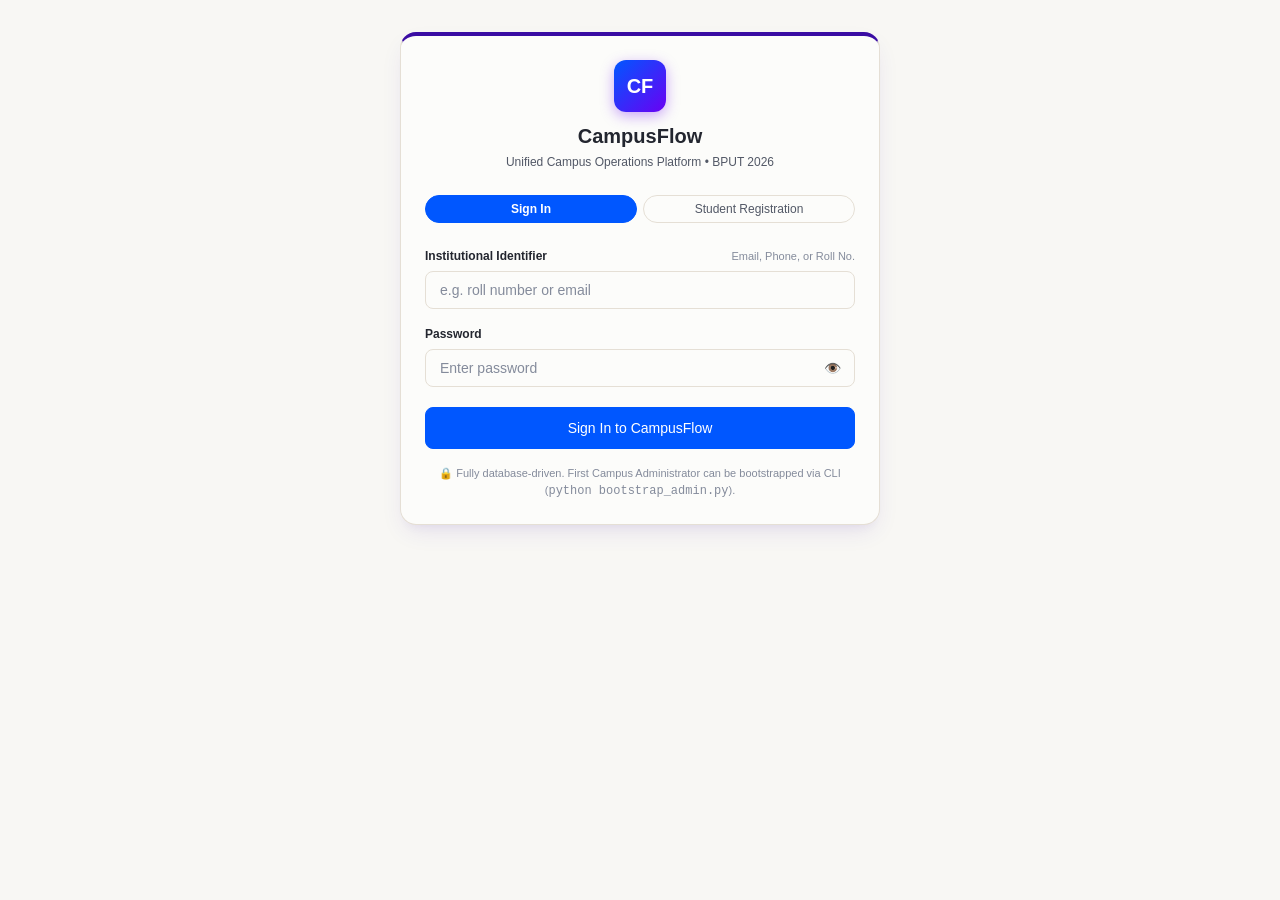
==== commit 58c37990: "feat: restrict gate pass to hostelers, integrate Twilio Verify OTP, add targeted notices, and harden" ====
--- a/frontend/index.html
+++ b/frontend/index.html
@@ -13,14 +13,14 @@
   <link rel="apple-touch-icon" href="assets/icons/icon-192.svg">
 
   <!-- Core Modular CSS Architecture (Zero Framework Overhead) -->
-  <link rel="stylesheet" href="css/variables.css">
-  <link rel="stylesheet" href="css/themes.css">
-  <link rel="stylesheet" href="css/base.css">
-  <link rel="stylesheet" href="css/layout.css">
-  <link rel="stylesheet" href="css/components.css">
-  <link rel="stylesheet" href="css/forms.css">
-  <link rel="stylesheet" href="css/tables.css">
-  <link rel="stylesheet" href="css/responsive.css">
+  <link rel="stylesheet" href="css/variables.css?v=palette2026">
+  <link rel="stylesheet" href="css/themes.css?v=palette2026">
+  <link rel="stylesheet" href="css/base.css?v=palette2026">
+  <link rel="stylesheet" href="css/layout.css?v=palette2026">
+  <link rel="stylesheet" href="css/components.css?v=palette2026">
+  <link rel="stylesheet" href="css/forms.css?v=palette2026">
+  <link rel="stylesheet" href="css/tables.css?v=palette2026">
+  <link rel="stylesheet" href="css/responsive.css?v=palette2026">
 </head>
 <body>
   <!-- Standalone Login View Container (Active when unauthenticated) -->
@@ -150,10 +150,14 @@
   <!-- For public hosting, set window.BACKEND_API_URL to your Render Web Service URL (e.g. "https://campusflow-backend.onrender.com") -->
   <!-- When left as empty string or unset, it automatically falls back to "http://localhost:8000" for local development -->
   <script>
-    window.BACKEND_API_URL = window.BACKEND_API_URL || "";
+    if (window.location.hostname === "localhost" || window.location.hostname === "127.0.0.1") {
+      window.BACKEND_API_URL = "http://localhost:8000";
+    } else {
+      window.BACKEND_API_URL = "https://campusflow-backend-ja6v.onrender.com";
+    }
   </script>
 
   <!-- Native ES Module Application Bootstrap -->
-  <script type="module" src="js/app.js"></script>
+  <script type="module" src="js/app.js?v=palette2026"></script>
 </body>
 </html>
--- a/frontend/css/variables.css
+++ b/frontend/css/variables.css
@@ -4,54 +4,127 @@
    ============================================================================== */
 
 :root {
-  /* Brand Palettes (Institutional Trust, Precision Operations) */
-  --primary: #0057FF;
+  /* --------------------------------------------------------------------------
+     1. EXACT 12-COLOR PALETTE DESIGN TOKENS
+     -------------------------------------------------------------------------- */
+  --color-butter-yellow: #FFF275;
+  --color-royal-iris: #3A0CA3;
+  --color-emerald-ink: #064E3B;
+  --color-champagne: #F8E7C9;
+  --color-lime-spark: #B6FF2E;
+  --color-graphite: #23262F;
+  --color-dragonfruit: #FF4696;
+  --color-night-violet: #1E1033;
+  --color-signal-blue: #0057FF;
+  --color-porcelain: #F8F7F4;
+  --color-ultra-violet: #6A00F4;
+  --color-soft-apricot: #FFD6A5;
+
+  /* --------------------------------------------------------------------------
+     2. PRIMARY DESIGN SYSTEM SURFACES (60% Neutral, 20% Dark, 10-15% Accent)
+     -------------------------------------------------------------------------- */
+  /* Page Canvas (60% Neutral Porcelain #F8F7F4) */
+  --background: var(--color-porcelain);
+
+  /* Three-Tier Surface Hierarchy (Light Theme) */
+  --surface: #FCFCFA;                    /* Primary warm card surface, distinctly separated from Porcelain */
+  --surface-primary: #FCFCFA;
+  --surface-subtle: #F6F3EB;             /* Subtle alternating row/card tint */
+  --surface-elevated: #F5EFE6;           /* Subtle warm Champagne-tinted elevated surface */
+  --surface-featured: var(--color-champagne); /* Champagne #F8E7C9 */
+  --surface-tint-violet: #F4F0FA;        /* Subtle violet tint */
+  --surface-dark: var(--color-graphite); /* Graphite #23262F */
+  --surface-night: var(--color-night-violet); /* Night Violet #1E1033 */
+  --surface-hover: #F2EDE4;
+  --surface-active: #EAE3D5;
+
+  /* Sidebar & Dark Surfaces (20% Graphite & Night Violet) */
+  --sidebar-bg: var(--color-graphite);
+  --sidebar-header-bg: var(--color-night-violet);
+  --sidebar-text: #E5E9F0;
+  --sidebar-text-muted: #8E95A5;
+  --sidebar-hover: rgba(255, 255, 255, 0.09);
+  --sidebar-active-bg: linear-gradient(135deg, var(--color-signal-blue) 0%, var(--color-ultra-violet) 100%);
+  --sidebar-border: rgba(255, 255, 255, 0.1);
+
+  /* Primary & Diversified Action Color Tokens */
+  --primary: var(--color-signal-blue);
   --primary-hover: #0045CC;
-  --primary-subtle: #EBF2FF;
-  --primary-text: #003DB8;
-  --secondary: #0F172A;
-  --secondary-hover: #1E293B;
-  --accent: #10B981;
-  --accent-subtle: #ECFDF5;
+  --primary-subtle: rgba(0, 87, 255, 0.08);
+  --primary-text: var(--color-signal-blue);
 
-  /* Surfaces & Canvas (Light Theme - Porcelain & Crisp White) */
-  --background: #F8F7F4;
-  --surface: #FFFFFF;
-  --surface-elevated: #FFFFFF;
-  --surface-hover: #F1F5F9;
-  --surface-active: #E2E8F0;
+  --secondary-action: var(--color-ultra-violet);
+  --secondary-action-hover: #5500C7;
+  --secondary-action-subtle: rgba(106, 0, 244, 0.1);
+
+  --action-nav: var(--color-signal-blue);
+  --action-submit: var(--color-ultra-violet);
+  --action-verify: var(--color-emerald-ink);
+  --action-urgent: var(--color-dragonfruit);
+  --action-attention: var(--color-butter-yellow);
+  --action-live: var(--color-lime-spark);
+
+  --secondary: var(--color-graphite);
+  --secondary-hover: #16181E;
 
   /* Typography */
-  --text: #0F172A;
-  --text-secondary: #475569;
-  --text-muted: #64748B;
-  --text-inverse: #FFFFFF;
+  --text: var(--color-graphite);
+  --text-secondary: #525866;
+  --text-muted: #848B9B;
+  --text-inverse: var(--color-porcelain);
 
   /* Borders & Dividers */
-  --border: #E2E8F0;
-  --border-subtle: #EDF2F7;
-  --border-focus: #0057FF;
+  --border: #E5DFD5;
+  --border-subtle: #EFEAE2;
+  --border-focus: var(--color-signal-blue);
 
-  /* Semantic Status Tokens (Accessible & Contrasted) */
-  --success: #059669;
-  --success-bg: #ECFDF5;
-  --success-border: #A7F3D0;
-  --success-text: #065F46;
+  /* --------------------------------------------------------------------------
+     3. SEMANTIC STATUS & ACCENT TOKENS (5-10% Intentional Distribution)
+     -------------------------------------------------------------------------- */
+  /* SUCCESS / VERIFIED: Emerald Ink #064E3B supported by Champagne #F8E7C9 */
+  --success: var(--color-emerald-ink);
+  --success-bg: var(--color-champagne);
+  --success-border: rgba(6, 78, 59, 0.28);
+  --success-text: var(--color-emerald-ink);
 
-  --warning: #D97706;
-  --warning-bg: #FFFBEB;
-  --warning-border: #FDE68A;
-  --warning-text: #92400E;
+  /* IMPORTANT / ATTENTION: Butter Yellow #FFF275 with dark Graphite text */
+  --important: var(--color-butter-yellow);
+  --important-bg: var(--color-butter-yellow);
+  --important-border: #E8DB5B;
+  --important-text: var(--color-graphite);
 
+  /* WARNING / PENDING: Soft Apricot #FFD6A5 with dark Graphite text */
+  --warning: #C26100;
+  --warning-bg: var(--color-soft-apricot);
+  --warning-border: #F7C487;
+  --warning-text: var(--color-graphite);
+
+  /* LIVE / ACTIVE / SPECIAL HIGHLIGHT: Lime Spark #B6FF2E with dark Graphite text */
+  --live-accent: var(--color-lime-spark);
+  --live-bg: rgba(182, 255, 46, 0.22);
+  --live-border: rgba(182, 255, 46, 0.55);
+  --live-text: var(--color-graphite);
+
+  /* NOTIFICATION / SPECIAL / URGENT: Dragonfruit #FF4696 */
+  --special-accent: var(--color-dragonfruit);
+  --special-bg: rgba(255, 70, 150, 0.12);
+  --special-border: rgba(255, 70, 150, 0.35);
+  --special-text: var(--color-dragonfruit);
+
+  /* ERROR / DESTRUCTIVE */
   --error: #DC2626;
   --error-bg: #FEF2F2;
   --error-border: #FECACA;
   --error-text: #991B1B;
 
-  --info: #0284C7;
-  --info-bg: #F0F9FF;
-  --info-border: #BAE6FD;
-  --info-text: #075985;
+  /* INFO: Signal Blue subtle */
+  --info: var(--color-signal-blue);
+  --info-bg: rgba(0, 87, 255, 0.08);
+  --info-border: rgba(0, 87, 255, 0.25);
+  --info-text: var(--color-signal-blue);
+
+  /* PURPLE ACCENT: Royal Iris */
+  --royal-accent: var(--color-royal-iris);
 
   /* Elevation Shadows */
   --shadow-xs: 0 1px 2px 0 rgba(15, 23, 42, 0.04);
--- a/frontend/css/themes.css
+++ b/frontend/css/themes.css
@@ -2,41 +2,81 @@
    CAMPUSFLOW MVP — THEMES (LIGHT, DARK, PREFERS-CONTRAST)
    ============================================================================== */
 
-/* Dark Theme (Graphite Canvas, Deep Slate Surfaces) */
+/* Dark Theme (Night Violet Canvas #1E1033, Elevated Dark Surfaces) */
 [data-theme="dark"] {
-  --primary: #3B82F6;
-  --primary-hover: #60A5FA;
-  --primary-subtle: #1E293B;
-  --primary-text: #93C5FD;
-  --secondary: #F8FAFC;
-  --secondary-hover: #E2E8F0;
-  --accent: #34D399;
-  --accent-subtle: #064E3B;
-
-  --background: #0B0F19;
-  --surface: #151D2E;
-  --surface-elevated: #1B2438;
-  --surface-hover: #222D46;
-  --surface-active: #2C3955;
-
-  --text: #F8FAFC;
-  --text-secondary: #CBD5E1;
-  --text-muted: #94A3B8;
-  --text-inverse: #0F172A;
-
-  --border: #2A364F;
-  --border-subtle: #1E283D;
-  --border-focus: #3B82F6;
-
-  --success: #10B981;
-  --success-bg: #064E3B;
-  --success-border: #047857;
+  --background: var(--color-night-violet);
+  --surface: #23202E;
+  --surface-primary: #23202E;
+  --surface-subtle: #2C2638;
+  --surface-elevated: #322A42;
+  --surface-featured: #36224A;
+  --surface-tint-violet: #2A1D3D;
+  --surface-dark: #161024;
+  --surface-night: #0F081B;
+  --surface-hover: #373047;
+  --surface-active: #443B57;
+
+  --sidebar-bg: #140B24;
+  --sidebar-header-bg: #0D0718;
+  --sidebar-text: var(--color-porcelain);
+  --sidebar-text-muted: #9E9EB2;
+  --sidebar-hover: rgba(255, 255, 255, 0.08);
+  --sidebar-active-bg: linear-gradient(135deg, var(--color-signal-blue) 0%, var(--color-ultra-violet) 100%);
+  --sidebar-border: rgba(255, 255, 255, 0.12);
+
+  --primary: var(--color-signal-blue);
+  --primary-hover: #2970FF;
+  --primary-subtle: rgba(0, 87, 255, 0.18);
+  --primary-text: #66A3FF;
+
+  --secondary-action: var(--color-ultra-violet);
+  --secondary-action-hover: #862BFF;
+  --secondary-action-subtle: rgba(106, 0, 244, 0.22);
+
+  --action-nav: var(--color-signal-blue);
+  --action-submit: var(--color-ultra-violet);
+  --action-verify: #34D399;
+  --action-urgent: var(--color-dragonfruit);
+  --action-attention: var(--color-butter-yellow);
+  --action-live: var(--color-lime-spark);
+
+  --secondary: var(--color-porcelain);
+  --secondary-hover: #E8E7E4;
+
+  --text: var(--color-porcelain);
+  --text-secondary: #CBD2DE;
+  --text-muted: #8E95A5;
+  --text-inverse: var(--color-graphite);
+
+  --border: #3D374D;
+  --border-subtle: #2E283B;
+  --border-focus: var(--color-signal-blue);
+
+  /* Semantic status tokens in dark mode */
+  --success: #34D399;
+  --success-bg: rgba(6, 78, 59, 0.55);
+  --success-border: rgba(52, 211, 153, 0.45);
   --success-text: #A7F3D0;
 
-  --warning: #F59E0B;
-  --warning-bg: #451A03;
-  --warning-border: #B45309;
-  --warning-text: #FDE68A;
+  --important: var(--color-butter-yellow);
+  --important-bg: rgba(255, 242, 117, 0.18);
+  --important-border: rgba(255, 242, 117, 0.45);
+  --important-text: var(--color-butter-yellow);
+
+  --warning: var(--color-soft-apricot);
+  --warning-bg: rgba(255, 214, 165, 0.18);
+  --warning-border: rgba(255, 214, 165, 0.45);
+  --warning-text: var(--color-soft-apricot);
+
+  --live-accent: var(--color-lime-spark);
+  --live-bg: rgba(182, 255, 46, 0.18);
+  --live-border: rgba(182, 255, 46, 0.55);
+  --live-text: var(--color-lime-spark);
+
+  --special-accent: var(--color-dragonfruit);
+  --special-bg: rgba(255, 70, 150, 0.18);
+  --special-border: rgba(255, 70, 150, 0.55);
+  --special-text: var(--color-dragonfruit);
 
   --error: #EF4444;
   --error-bg: #450A0A;
@@ -53,6 +93,91 @@
   --shadow-md: 0 4px 6px -1px rgba(0, 0, 0, 0.6);
   --shadow-lg: 0 10px 15px -3px rgba(0, 0, 0, 0.7);
   --shadow-dropdown: 0 16px 28px -4px rgba(0, 0, 0, 0.75);
+}
+
+/* ==============================================================================
+   DARK MODE PROPER COMPONENT OVERRIDES (Mandatory Item 11)
+   No blinding white/pastel blocks inside dark dashboard
+   ============================================================================== */
+[data-theme="dark"] .card-porcelain {
+  background-color: #271E36 !important;
+  border-color: rgba(255, 255, 255, 0.12) !important;
+  color: var(--color-porcelain) !important;
+}
+
+[data-theme="dark"] .card-champagne {
+  background-color: #2B1C3B !important;
+  border: 1px solid rgba(52, 211, 153, 0.35) !important;
+  color: #F8E7C9 !important;
+}
+[data-theme="dark"] .card-champagne .card-title,
+[data-theme="dark"] .card-champagne div {
+  color: #A7F3D0 !important;
+}
+
+[data-theme="dark"] .card-apricot {
+  background-color: #351F2D !important;
+  border: 1px solid rgba(255, 214, 165, 0.35) !important;
+  color: #FFD6A5 !important;
+}
+[data-theme="dark"] .card-apricot .card-title,
+[data-theme="dark"] .card-apricot div {
+  color: #FFD6A5 !important;
+}
+
+[data-theme="dark"] .card-butter {
+  background-color: #31281A !important;
+  border: 1px solid rgba(255, 242, 117, 0.35) !important;
+  color: #FFF275 !important;
+}
+[data-theme="dark"] .card-butter .card-title,
+[data-theme="dark"] .card-butter div {
+  color: #FFF275 !important;
+}
+
+[data-theme="dark"] .card-status-pending {
+  background-color: #2D2028 !important;
+  border-color: rgba(255, 214, 165, 0.4) !important;
+  border-left: 4px solid var(--color-soft-apricot) !important;
+}
+
+[data-theme="dark"] .card-status-resolved {
+  background-color: #1A2824 !important;
+  border-color: rgba(52, 211, 153, 0.4) !important;
+  border-left: 4px solid #34D399 !important;
+}
+
+[data-theme="dark"] .card-status-urgent {
+  background-color: #321827 !important;
+  border-color: rgba(255, 70, 150, 0.4) !important;
+  border-left: 4px solid var(--color-dragonfruit) !important;
+}
+
+[data-theme="dark"] .app-header {
+  background-color: #170C28 !important;
+  border-bottom: 1px solid rgba(106, 0, 244, 0.35) !important;
+}
+
+[data-theme="dark"] .login-card {
+  background-color: #23202E !important;
+  border-color: #3D374D !important;
+  box-shadow: 0 16px 36px rgba(0, 0, 0, 0.6) !important;
+}
+
+[data-theme="dark"] .data-table th {
+  background-color: #160B24 !important;
+  color: var(--color-porcelain) !important;
+  border-bottom: 2px solid var(--color-ultra-violet) !important;
+}
+
+[data-theme="dark"] .data-table tbody tr {
+  background-color: #23202E !important;
+}
+[data-theme="dark"] .data-table tbody tr:nth-child(even) {
+  background-color: #2B2638 !important;
+}
+[data-theme="dark"] .data-table tbody tr:hover {
+  background-color: #362E45 !important;
 }
 
 /* Reduced Motion Support */
--- a/frontend/css/layout.css
+++ b/frontend/css/layout.css
@@ -17,7 +17,7 @@
 .app-header {
   height: var(--header-height);
   background-color: var(--surface);
-  border-bottom: 1px solid var(--border);
+  border-bottom: 2px solid #E5DCF5;
   position: sticky;
   top: 0;
   z-index: var(--z-header);
@@ -25,7 +25,7 @@
   align-items: center;
   justify-content: space-between;
   padding: 0 var(--space-4);
-  box-shadow: var(--shadow-xs);
+  box-shadow: 0 2px 10px rgba(58, 12, 163, 0.05);
   transition: background-color var(--transition-fast), border-color var(--transition-fast);
 }
 
@@ -93,14 +93,14 @@
   width: 34px;
   height: 34px;
   border-radius: var(--radius-md);
-  background: var(--primary);
+  background: linear-gradient(135deg, var(--color-signal-blue) 0%, var(--color-ultra-violet) 100%);
   color: #FFFFFF;
   font-weight: var(--font-bold);
   font-size: var(--text-sm);
   display: flex;
   align-items: center;
   justify-content: center;
-  box-shadow: 0 2px 4px rgba(0, 87, 255, 0.25);
+  box-shadow: 0 2px 8px rgba(106, 0, 244, 0.35);
 }
 
 .brand-name {
@@ -113,11 +113,16 @@
 .brand-tag {
   font-size: var(--text-xs);
   padding: 2px 6px;
-  background-color: var(--primary-subtle);
-  color: var(--primary-text);
+  background-color: rgba(106, 0, 244, 0.1);
+  color: var(--color-ultra-violet);
   border-radius: var(--radius-full);
   font-weight: var(--font-semibold);
   margin-left: var(--space-1);
+}
+
+[data-theme="dark"] .brand-tag {
+  background-color: rgba(182, 255, 46, 0.14);
+  color: var(--color-lime-spark);
 }
 
 /* Dynamic Greeting Chip */
@@ -140,12 +145,13 @@
    2. INSTITUTION & CAMPUS NOTICE BOARD (MANDATORY: IMMEDIATELY BELOW HEADER)
    -------------------------------------------------------------------------- */
 .notice-board-banner {
-  background-color: var(--surface-elevated);
-  border-bottom: 1px solid var(--border);
+  background: linear-gradient(90deg, #1A1329 0%, var(--color-graphite) 100%);
+  border-bottom: 2px solid rgba(106, 0, 244, 0.3);
   padding: var(--space-2) var(--space-4);
   position: relative;
   z-index: var(--z-notice);
-  box-shadow: var(--shadow-xs);
+  box-shadow: var(--shadow-sm);
+  color: var(--color-porcelain);
   transition: all var(--transition-fast);
 }
 
@@ -167,20 +173,21 @@
   gap: var(--space-2);
   font-size: var(--text-sm);
   font-weight: var(--font-semibold);
-  color: var(--text);
+  color: var(--color-porcelain);
 }
 
 .notice-board-badge {
   display: inline-flex;
   align-items: center;
   gap: 4px;
-  padding: 2px 8px;
-  background-color: var(--warning-bg);
-  border: 1px solid var(--warning-border);
-  color: var(--warning-text);
+  padding: 3px 10px;
+  background-color: var(--color-butter-yellow);
+  border: 1px solid #E8DB5B;
+  color: var(--color-graphite);
   border-radius: var(--radius-full);
   font-size: var(--text-xs);
   font-weight: var(--font-bold);
+  box-shadow: 0 1px 3px rgba(0, 0, 0, 0.15);
 }
 
 .notice-board-controls {
@@ -190,10 +197,12 @@
 }
 
 .btn-notice-toggle {
-  background: transparent;
-  color: var(--text-muted);
-  font-size: var(--text-xs);
-  padding: 4px 8px;
+  background: rgba(255, 255, 255, 0.08);
+  border: 1px solid rgba(255, 255, 255, 0.15);
+  color: var(--color-porcelain);
+  font-size: var(--text-xs);
+  font-weight: var(--font-medium);
+  padding: 4px 10px;
   border-radius: var(--radius-sm);
   display: inline-flex;
   align-items: center;
@@ -202,8 +211,8 @@
 }
 
 .btn-notice-toggle:hover {
-  background-color: var(--surface-hover);
-  color: var(--text);
+  background-color: rgba(255, 255, 255, 0.18);
+  color: #FFFFFF;
 }
 
 .notice-carousel {
@@ -219,24 +228,32 @@
   justify-content: space-between;
   gap: var(--space-3);
   padding: var(--space-2) var(--space-3);
-  background-color: var(--surface-hover);
-  border: 1px solid var(--border);
-  border-left: 3px solid var(--primary);
+  background-color: rgba(255, 255, 255, 0.06);
+  border: 1px solid rgba(255, 255, 255, 0.1);
+  border-left: 4px solid var(--color-signal-blue);
   border-radius: var(--radius-sm);
   font-size: var(--text-xs);
+  color: var(--color-porcelain);
 }
 
 .notice-item.urgent {
-  border-left-color: var(--error);
-  background-color: var(--error-bg);
+  border-left-color: var(--color-dragonfruit);
+  background-color: rgba(255, 70, 150, 0.12);
 }
 
 .notice-item.cancelled {
-  border-left-color: var(--error);
+  border-left-color: var(--color-dragonfruit);
+  background-color: rgba(255, 70, 150, 0.08);
 }
 
 .notice-item.room_changed, .notice-item.rescheduled {
-  border-left-color: var(--warning);
+  border-left-color: var(--color-butter-yellow);
+  background-color: rgba(255, 242, 117, 0.08);
+}
+
+.notice-item.info, .notice-item.switched {
+  border-left-color: var(--color-ultra-violet);
+  background-color: rgba(106, 0, 244, 0.08);
 }
 
 .notice-content {
@@ -245,14 +262,14 @@
 
 .notice-title {
   font-weight: var(--font-bold);
-  color: var(--text);
+  color: #FFFFFF;
   display: flex;
   align-items: center;
   gap: var(--space-2);
 }
 
 .notice-details {
-  color: var(--text-secondary);
+  color: #D1D5E0;
   margin-top: 2px;
 }
 
@@ -261,7 +278,7 @@
   align-items: center;
   gap: var(--space-2);
   white-space: nowrap;
-  color: var(--text-muted);
+  color: #A3A8B8;
   font-size: var(--text-xs);
 }
 
@@ -298,21 +315,24 @@
   overflow: hidden;
 }
 
-/* Sidebar Navigation */
+/* Sidebar Navigation (Graphite #23262F & Night Violet #1E1033) */
 .app-sidebar {
   width: var(--sidebar-width);
-  background-color: var(--surface);
-  border-right: 1px solid var(--border);
+  background-color: var(--sidebar-bg);
+  border-right: 1px solid var(--sidebar-border);
+  color: var(--sidebar-text);
   display: flex;
   flex-direction: column;
   transition: transform var(--transition-normal), width var(--transition-normal);
   z-index: var(--z-sidebar);
   flex-shrink: 0;
+  box-shadow: 2px 0 12px rgba(0, 0, 0, 0.15);
 }
 
 .sidebar-header {
   padding: var(--space-3) var(--space-4);
-  border-bottom: 1px solid var(--border-subtle);
+  background-color: var(--sidebar-header-bg);
+  border-bottom: 1px solid var(--sidebar-border);
   display: flex;
   align-items: center;
   justify-content: space-between;
@@ -320,14 +340,15 @@
 
 .sidebar-role-badge {
   font-size: var(--text-xs);
-  font-weight: var(--font-semibold);
-  padding: 3px 8px;
+  font-weight: var(--font-bold);
+  padding: 3px 9px;
   border-radius: var(--radius-sm);
-  background-color: var(--primary-subtle);
-  color: var(--primary-text);
+  background-color: var(--color-lime-spark);
+  color: var(--color-graphite);
   display: inline-flex;
   align-items: center;
   gap: 4px;
+  box-shadow: 0 0 10px rgba(182, 255, 46, 0.35);
 }
 
 .sidebar-nav {
@@ -340,8 +361,8 @@
   font-size: 0.7rem;
   font-weight: var(--font-bold);
   text-transform: uppercase;
-  letter-spacing: 0.05em;
-  color: var(--text-muted);
+  letter-spacing: 0.06em;
+  color: var(--sidebar-text-muted);
   padding: var(--space-2) var(--space-3);
   margin-top: var(--space-2);
 }
@@ -356,25 +377,27 @@
   display: flex;
   align-items: center;
   gap: var(--space-3);
-  padding: var(--space-2) var(--space-3);
+  padding: 9px var(--space-3);
   border-radius: var(--radius-md);
-  color: var(--text-secondary);
+  color: var(--sidebar-text-muted);
   font-size: var(--text-sm);
   font-weight: var(--font-medium);
-  transition: background-color var(--transition-fast), color var(--transition-fast);
+  transition: all var(--transition-fast);
   text-decoration: none;
 }
 
 .nav-link:hover {
-  background-color: var(--surface-hover);
-  color: var(--text);
+  background-color: var(--sidebar-hover);
+  color: #FFFFFF;
   text-decoration: none;
+  transform: translateX(2px);
 }
 
 .nav-link.active {
-  background-color: var(--primary-subtle);
-  color: var(--primary);
+  background: var(--sidebar-active-bg);
+  color: #FFFFFF;
   font-weight: var(--font-semibold);
+  box-shadow: 0 4px 12px rgba(106, 0, 244, 0.35);
 }
 
 .nav-link-icon {
@@ -388,22 +411,23 @@
 .nav-link-badge {
   margin-left: auto;
   font-size: var(--text-xs);
-  padding: 1px 6px;
+  padding: 2px 7px;
   border-radius: var(--radius-full);
-  background-color: var(--border);
-  color: var(--text-secondary);
+  background-color: rgba(255, 255, 255, 0.12);
+  color: var(--sidebar-text);
 }
 
 .nav-link.active .nav-link-badge {
-  background-color: var(--primary);
+  background-color: rgba(255, 255, 255, 0.25);
   color: #FFFFFF;
 }
 
 .sidebar-footer {
   padding: var(--space-3) var(--space-4);
-  border-top: 1px solid var(--border-subtle);
-  font-size: var(--text-xs);
-  color: var(--text-muted);
+  background-color: var(--sidebar-header-bg);
+  border-top: 1px solid var(--sidebar-border);
+  font-size: var(--text-xs);
+  color: var(--sidebar-text-muted);
   display: flex;
   align-items: center;
   justify-content: space-between;
--- a/frontend/css/components.css
+++ b/frontend/css/components.css
@@ -32,24 +32,81 @@
 }
 
 .btn-primary {
-  background-color: var(--primary);
+  background-color: var(--color-signal-blue);
+  border-color: var(--color-signal-blue);
   color: #FFFFFF;
 }
 
 .btn-primary:hover:not(:disabled) {
-  background-color: var(--primary-hover);
-  color: #FFFFFF;
-}
-
-.btn-secondary {
-  background-color: var(--surface);
-  border-color: var(--border);
-  color: var(--text);
-}
-
-.btn-secondary:hover:not(:disabled) {
-  background-color: var(--surface-hover);
-  border-color: var(--text-muted);
+  background-color: #0045CC;
+  border-color: #0045CC;
+  color: #FFFFFF;
+}
+
+.btn-secondary, .btn-submit {
+  background-color: var(--color-ultra-violet);
+  border-color: var(--color-ultra-violet);
+  color: #FFFFFF;
+}
+
+.btn-secondary:hover:not(:disabled), .btn-submit:hover:not(:disabled) {
+  background-color: #5500C7;
+  border-color: #5500C7;
+  color: #FFFFFF;
+}
+
+.btn-success, .btn-verify, .btn-approve {
+  background-color: var(--color-emerald-ink);
+  border-color: var(--color-emerald-ink);
+  color: #FFFFFF;
+  font-weight: var(--font-semibold);
+}
+
+.btn-success:hover:not(:disabled), .btn-verify:hover:not(:disabled), .btn-approve:hover:not(:disabled) {
+  background-color: #04382A;
+  border-color: #04382A;
+  color: #FFFFFF;
+}
+
+.btn-urgent {
+  background-color: var(--color-dragonfruit);
+  border-color: var(--color-dragonfruit);
+  color: #FFFFFF;
+  font-weight: var(--font-bold);
+  box-shadow: 0 2px 8px rgba(255, 70, 150, 0.35);
+}
+
+.btn-urgent:hover:not(:disabled) {
+  background-color: #E03280;
+  border-color: #E03280;
+  color: #FFFFFF;
+}
+
+.btn-attention {
+  background-color: var(--color-butter-yellow);
+  border-color: #E8DB5B;
+  color: var(--color-graphite);
+  font-weight: var(--font-bold);
+}
+
+.btn-attention:hover:not(:disabled) {
+  background-color: #F7E952;
+  border-color: #D6C83B;
+  color: var(--color-graphite);
+}
+
+.btn-live {
+  background-color: var(--color-lime-spark);
+  border-color: #9FE814;
+  color: var(--color-graphite);
+  font-weight: var(--font-bold);
+  box-shadow: 0 0 10px rgba(182, 255, 46, 0.4);
+}
+
+.btn-live:hover:not(:disabled) {
+  background-color: #A3EE12;
+  border-color: #8FD40B;
+  color: var(--color-graphite);
 }
 
 .btn-outline {
@@ -61,6 +118,17 @@
 .btn-outline:hover:not(:disabled) {
   background-color: var(--surface-hover);
   color: var(--text);
+}
+
+.btn-outline-secondary {
+  background: transparent;
+  border-color: var(--color-ultra-violet);
+  color: var(--color-ultra-violet);
+}
+
+.btn-outline-secondary:hover:not(:disabled) {
+  background-color: rgba(106, 0, 244, 0.1);
+  color: var(--color-ultra-violet);
 }
 
 .btn-danger {
@@ -209,8 +277,43 @@
 }
 
 .notification-item.unread {
-  background-color: var(--primary-subtle);
-  border-left: 3px solid var(--primary);
+  background-color: rgba(0, 87, 255, 0.05);
+  border-left: 3px solid var(--color-signal-blue);
+}
+
+.notification-item.urgent {
+  background-color: rgba(255, 70, 150, 0.08) !important;
+  border-left: 4px solid var(--color-dragonfruit) !important;
+}
+
+.notification-item.important {
+  background-color: rgba(255, 242, 117, 0.12) !important;
+  border-left: 4px solid var(--color-butter-yellow) !important;
+}
+
+.notification-item.success, .notification-item.resolved {
+  background-color: rgba(6, 78, 59, 0.06) !important;
+  border-left: 4px solid var(--color-emerald-ink) !important;
+}
+
+.notification-item.normal {
+  border-left: 3px solid var(--border);
+}
+
+[data-theme="dark"] .notification-item.urgent {
+  background-color: rgba(255, 70, 150, 0.15) !important;
+  border-left-color: var(--color-dragonfruit) !important;
+}
+
+[data-theme="dark"] .notification-item.important {
+  background-color: rgba(255, 242, 117, 0.15) !important;
+  border-left-color: var(--color-butter-yellow) !important;
+}
+
+[data-theme="dark"] .notification-item.success,
+[data-theme="dark"] .notification-item.resolved {
+  background-color: rgba(6, 78, 59, 0.25) !important;
+  border-left-color: #34D399 !important;
 }
 
 .notification-item-header {
@@ -443,6 +546,121 @@
   margin-top: 2px;
 }
 
+/* Card Hierarchy Modifiers (Intentional 60/20/10/10 Palette Balance) */
+.card-porcelain {
+  background-color: var(--color-porcelain);
+  border: 1px solid var(--border);
+  color: var(--color-graphite);
+}
+
+.card-graphite {
+  background: var(--color-graphite);
+  border: 1px solid rgba(255, 255, 255, 0.12);
+  color: var(--color-porcelain);
+}
+.card-graphite .card-title,
+.card-graphite h2,
+.card-graphite h3,
+.card-graphite h4 {
+  color: #FFFFFF;
+}
+.card-graphite .card-subtitle,
+.card-graphite p {
+  color: #CBD2DE;
+}
+
+.card-champagne {
+  background-color: var(--color-champagne);
+  border: 1px solid rgba(6, 78, 59, 0.25);
+  color: var(--color-graphite);
+}
+.card-champagne .card-title {
+  color: var(--color-emerald-ink);
+}
+
+.card-butter {
+  background-color: var(--color-butter-yellow);
+  border: 1px solid #E8DB5B;
+  color: var(--color-graphite);
+}
+.card-butter .card-title,
+.card-butter h3,
+.card-butter h4 {
+  color: var(--color-graphite);
+}
+
+.card-apricot {
+  background-color: var(--color-soft-apricot);
+  border: 1px solid #F7C487;
+  color: var(--color-graphite);
+}
+.card-apricot .card-title,
+.card-apricot h3,
+.card-apricot h4 {
+  color: var(--color-graphite);
+}
+
+.card-emerald {
+  background-color: var(--color-emerald-ink);
+  border: 1px solid rgba(6, 78, 59, 0.8);
+  color: #FFFFFF;
+}
+.card-emerald .card-title,
+.card-emerald h3,
+.card-emerald h4 {
+  color: #FFFFFF;
+}
+.card-emerald .card-subtitle,
+.card-emerald p {
+  color: #A7F3D0;
+}
+
+.card-violet {
+  background: linear-gradient(135deg, var(--color-night-violet) 0%, var(--color-royal-iris) 100%);
+  border: 1px solid rgba(106, 0, 244, 0.35);
+  color: #FFFFFF;
+}
+.card-violet .card-title,
+.card-violet h3,
+.card-violet h4 {
+  color: #FFFFFF;
+}
+.card-violet .card-subtitle,
+.card-violet p {
+  color: #D6BCFA;
+}
+
+/* Status-Driven Workflow Cards (Subtle surfaces, not loud blocks) */
+.card-status-pending {
+  background-color: #FFFDF9;
+  border: 1px solid #F7DFC0;
+  border-left: 4px solid var(--color-soft-apricot);
+}
+
+.card-status-resolved {
+  background-color: #FAFBF9;
+  border: 1px solid rgba(6, 78, 59, 0.22);
+  border-left: 4px solid var(--color-emerald-ink);
+}
+
+.card-status-urgent {
+  background-color: #FFF9FB;
+  border: 1px solid rgba(255, 70, 150, 0.28);
+  border-left: 4px solid var(--color-dragonfruit);
+}
+
+.card-status-normal {
+  background-color: var(--surface);
+  border: 1px solid var(--border);
+  border-left: 4px solid var(--border);
+}
+
+.card-document {
+  background-color: var(--surface);
+  border: 1px solid var(--border);
+  border-left: 4px solid var(--color-ultra-violet);
+}
+
 /* --------------------------------------------------------------------------
    6. SEMANTIC STATUS BADGES (Icon + Text, Not Color Alone)
    -------------------------------------------------------------------------- */
@@ -450,35 +668,104 @@
   display: inline-flex;
   align-items: center;
   gap: 4px;
-  padding: 3px 8px;
+  padding: 3px 9px;
   border-radius: var(--radius-full);
   font-size: var(--text-xs);
   font-weight: var(--font-semibold);
-  line-height: 1;
-}
-
-.status-badge.approved, .status-badge.success {
-  background-color: var(--success-bg);
-  border: 1px solid var(--success-border);
-  color: var(--success-text);
+  line-height: 1.1;
+  transition: all var(--transition-fast);
+}
+
+.status-badge.approved, .status-badge.success, .status-badge.verified {
+  background-color: var(--color-champagne);
+  border: 1px solid rgba(6, 78, 59, 0.35);
+  color: var(--color-emerald-ink);
+  font-weight: 700;
+}
+
+.status-badge.pending, .status-badge.warning {
+  background-color: var(--color-soft-apricot);
+  border: 1px solid #F7C487;
+  color: var(--color-graphite);
+  font-weight: 700;
+}
+
+.status-badge.important {
+  background-color: var(--color-butter-yellow);
+  border: 1px solid #E8DB5B;
+  color: var(--color-graphite);
+  font-weight: 700;
+}
+
+.status-badge.live, .status-badge.active {
+  background-color: var(--color-lime-spark);
+  border: 1px solid #9FE814;
+  color: var(--color-graphite);
+  font-weight: 700;
+  box-shadow: 0 0 6px rgba(182, 255, 46, 0.4);
+}
+
+.status-badge.special {
+  background-color: rgba(255, 70, 150, 0.15);
+  border: 1px solid rgba(255, 70, 150, 0.45);
+  color: var(--color-dragonfruit);
+  font-weight: 700;
 }
 
 .status-badge.rejected, .status-badge.error {
-  background-color: var(--error-bg);
-  border: 1px solid var(--error-border);
-  color: var(--error-text);
-}
-
-.status-badge.pending, .status-badge.warning {
-  background-color: var(--warning-bg);
-  border: 1px solid var(--warning-border);
-  color: var(--warning-text);
+  background-color: #FEE2E2;
+  border: 1px solid #FCA5A5;
+  color: #991B1B;
+  font-weight: 700;
+}
+
+.status-badge.neutral {
+  background-color: rgba(35, 38, 47, 0.08);
+  border: 1px solid var(--border);
+  color: var(--color-graphite);
+  font-weight: 600;
 }
 
 .status-badge.info {
-  background-color: var(--info-bg);
-  border: 1px solid var(--info-border);
-  color: var(--info-text);
+  background-color: rgba(0, 87, 255, 0.1);
+  border: 1px solid rgba(0, 87, 255, 0.25);
+  color: var(--color-signal-blue);
+  font-weight: 700;
+}
+
+/* Dark mode semantic badge adaptations */
+[data-theme="dark"] .status-badge.approved,
+[data-theme="dark"] .status-badge.success,
+[data-theme="dark"] .status-badge.verified {
+  background-color: rgba(6, 78, 59, 0.5);
+  border-color: rgba(52, 211, 153, 0.4);
+  color: #A7F3D0;
+}
+
+[data-theme="dark"] .status-badge.pending,
+[data-theme="dark"] .status-badge.warning {
+  background-color: rgba(255, 214, 165, 0.18);
+  border-color: rgba(255, 214, 165, 0.4);
+  color: var(--color-soft-apricot);
+}
+
+[data-theme="dark"] .status-badge.important {
+  background-color: rgba(255, 242, 117, 0.18);
+  border-color: rgba(255, 242, 117, 0.45);
+  color: var(--color-butter-yellow);
+}
+
+[data-theme="dark"] .status-badge.live,
+[data-theme="dark"] .status-badge.active {
+  background-color: rgba(182, 255, 46, 0.2);
+  border-color: rgba(182, 255, 46, 0.55);
+  color: var(--color-lime-spark);
+}
+
+[data-theme="dark"] .status-badge.neutral {
+  background-color: rgba(255, 255, 255, 0.1);
+  border-color: rgba(255, 255, 255, 0.18);
+  color: var(--color-porcelain);
 }
 
 /* --------------------------------------------------------------------------
@@ -507,23 +794,53 @@
 
 .quick-action-card:hover {
   background-color: var(--surface-hover);
-  border-color: var(--primary);
+  border-color: var(--color-signal-blue);
   transform: translateY(-2px);
-  box-shadow: var(--shadow-sm);
+  box-shadow: 0 4px 12px rgba(0, 87, 255, 0.1);
   text-decoration: none;
 }
 
 .quick-action-icon {
-  width: 40px;
-  height: 40px;
+  width: 42px;
+  height: 42px;
   border-radius: var(--radius-md);
-  background-color: var(--primary-subtle);
-  color: var(--primary);
+  background-color: rgba(0, 87, 255, 0.08);
+  color: var(--color-signal-blue);
   display: flex;
   align-items: center;
   justify-content: center;
   font-size: 1.25rem;
   flex-shrink: 0;
+  transition: transform var(--transition-fast);
+}
+
+.quick-action-card:hover .quick-action-icon {
+  transform: scale(1.05);
+}
+
+.quick-action-icon.accent-apricot {
+  background-color: var(--color-soft-apricot);
+  color: var(--color-graphite);
+}
+
+.quick-action-icon.accent-blue {
+  background-color: rgba(0, 87, 255, 0.12);
+  color: var(--color-signal-blue);
+}
+
+.quick-action-icon.accent-lime {
+  background-color: rgba(182, 255, 46, 0.25);
+  color: var(--color-graphite);
+}
+
+.quick-action-icon.accent-violet {
+  background-color: rgba(106, 0, 244, 0.12);
+  color: var(--color-ultra-violet);
+}
+
+.quick-action-icon.accent-champagne {
+  background-color: var(--color-champagne);
+  color: var(--color-emerald-ink);
 }
 
 .quick-action-title {
@@ -729,7 +1046,7 @@
    -------------------------------------------------------------------------- */
 .qr-pass-card {
   background: var(--surface);
-  border: 2px solid var(--primary);
+  border: 2px solid var(--color-emerald-ink);
   border-radius: var(--radius-xl);
   padding: var(--space-6);
   display: flex;
@@ -739,26 +1056,40 @@
   gap: var(--space-3);
   max-width: 380px;
   margin: 0 auto;
-  box-shadow: var(--shadow-md);
+  box-shadow: 0 0 20px rgba(182, 255, 46, 0.25), 0 4px 16px rgba(6, 78, 59, 0.12);
+  position: relative;
 }
 
 .qr-code-img {
   width: 200px;
   height: 200px;
-  border: 4px solid #FFFFFF;
+  border: 4px solid var(--color-emerald-ink);
   border-radius: var(--radius-lg);
-  box-shadow: var(--shadow-sm);
+  box-shadow: 0 0 16px rgba(182, 255, 46, 0.35);
   background-color: #FFFFFF;
 }
 
 .qr-instructions-banner {
-  background-color: var(--primary-subtle);
-  color: var(--primary-text);
+  background-color: rgba(6, 78, 59, 0.08);
+  color: var(--color-emerald-ink);
+  border: 1px solid rgba(6, 78, 59, 0.2);
   border-radius: var(--radius-md);
   padding: 8px 12px;
   font-size: var(--text-xs);
   font-weight: var(--font-semibold);
   width: 100%;
+}
+
+[data-theme="dark"] .qr-pass-card {
+  background: #1B2B24 !important;
+  border-color: #34D399 !important;
+  box-shadow: 0 0 24px rgba(182, 255, 46, 0.2) !important;
+}
+
+[data-theme="dark"] .qr-instructions-banner {
+  background-color: rgba(6, 78, 59, 0.4) !important;
+  color: #A7F3D0 !important;
+  border-color: rgba(52, 211, 153, 0.4) !important;
 }
 
 .qr-used-badge {
@@ -823,14 +1154,15 @@
 }
 
 .step-item.active .step-number {
-  background-color: var(--primary);
-  border-color: var(--primary);
-  color: #FFFFFF;
+  background-color: var(--color-signal-blue);
+  border-color: var(--color-signal-blue);
+  color: #FFFFFF;
+  box-shadow: 0 0 10px rgba(0, 87, 255, 0.35);
 }
 
 .step-item.completed .step-number {
-  background-color: var(--success);
-  border-color: var(--success);
+  background-color: var(--color-emerald-ink);
+  border-color: var(--color-emerald-ink);
   color: #FFFFFF;
 }
 
@@ -841,7 +1173,7 @@
 }
 
 .step-item.active .step-label {
-  color: var(--text);
+  color: var(--color-signal-blue);
   font-weight: var(--font-bold);
 }
 
--- a/frontend/css/forms.css
+++ b/frontend/css/forms.css
@@ -119,9 +119,10 @@
   margin: var(--space-8) auto;
   background-color: var(--surface);
   border: 1px solid var(--border);
+  border-top: 4px solid var(--color-royal-iris);
   border-radius: var(--radius-xl);
   padding: var(--space-6);
-  box-shadow: var(--shadow-lg);
+  box-shadow: 0 10px 25px -5px rgba(58, 12, 163, 0.1), 0 8px 10px -6px rgba(58, 12, 163, 0.05);
 }
 
 .login-header {
@@ -133,7 +134,7 @@
   width: 52px;
   height: 52px;
   border-radius: var(--radius-lg);
-  background: var(--primary);
+  background: linear-gradient(135deg, var(--color-signal-blue) 0%, var(--color-ultra-violet) 100%);
   color: #FFFFFF;
   font-size: var(--text-xl);
   font-weight: var(--font-bold);
@@ -141,7 +142,7 @@
   align-items: center;
   justify-content: center;
   margin-bottom: var(--space-3);
-  box-shadow: 0 4px 10px rgba(0, 87, 255, 0.3);
+  box-shadow: 0 4px 14px rgba(106, 0, 244, 0.35);
 }
 
 .login-title {
@@ -198,17 +199,22 @@
 }
 
 .btn-demo-chip:hover {
-  background-color: var(--primary-subtle);
-  border-color: var(--primary);
+  background-color: rgba(106, 0, 244, 0.08);
+  border-color: var(--color-ultra-violet);
+  transform: translateY(-1px);
 }
 
 .demo-chip-role {
   font-weight: var(--font-bold);
-  color: var(--primary);
+  color: var(--color-ultra-violet);
   font-size: 10px;
   text-transform: uppercase;
 }
 
+[data-theme="dark"] .demo-chip-role {
+  color: var(--color-lime-spark);
+}
+
 .demo-chip-name {
   color: var(--text-secondary);
 }
--- a/frontend/css/tables.css
+++ b/frontend/css/tables.css
@@ -19,14 +19,14 @@
 }
 
 .data-table th {
-  padding: 10px 14px;
-  background-color: var(--surface-hover);
-  color: var(--text-muted);
+  padding: 11px 14px;
+  background-color: var(--color-graphite);
+  color: var(--color-porcelain);
   font-weight: var(--font-bold);
   text-transform: uppercase;
   letter-spacing: 0.05em;
   font-size: 11px;
-  border-bottom: 1px solid var(--border);
+  border-bottom: 2px solid var(--color-ultra-violet);
   white-space: nowrap;
 }
 
@@ -35,6 +35,15 @@
   border-bottom: 1px solid var(--border-subtle);
   color: var(--text);
   vertical-align: middle;
+}
+
+.data-table tbody tr {
+  background-color: var(--surface);
+  transition: background-color var(--transition-fast);
+}
+
+.data-table tbody tr:nth-child(even) {
+  background-color: var(--surface-subtle);
 }
 
 .data-table tbody tr:last-child td {
